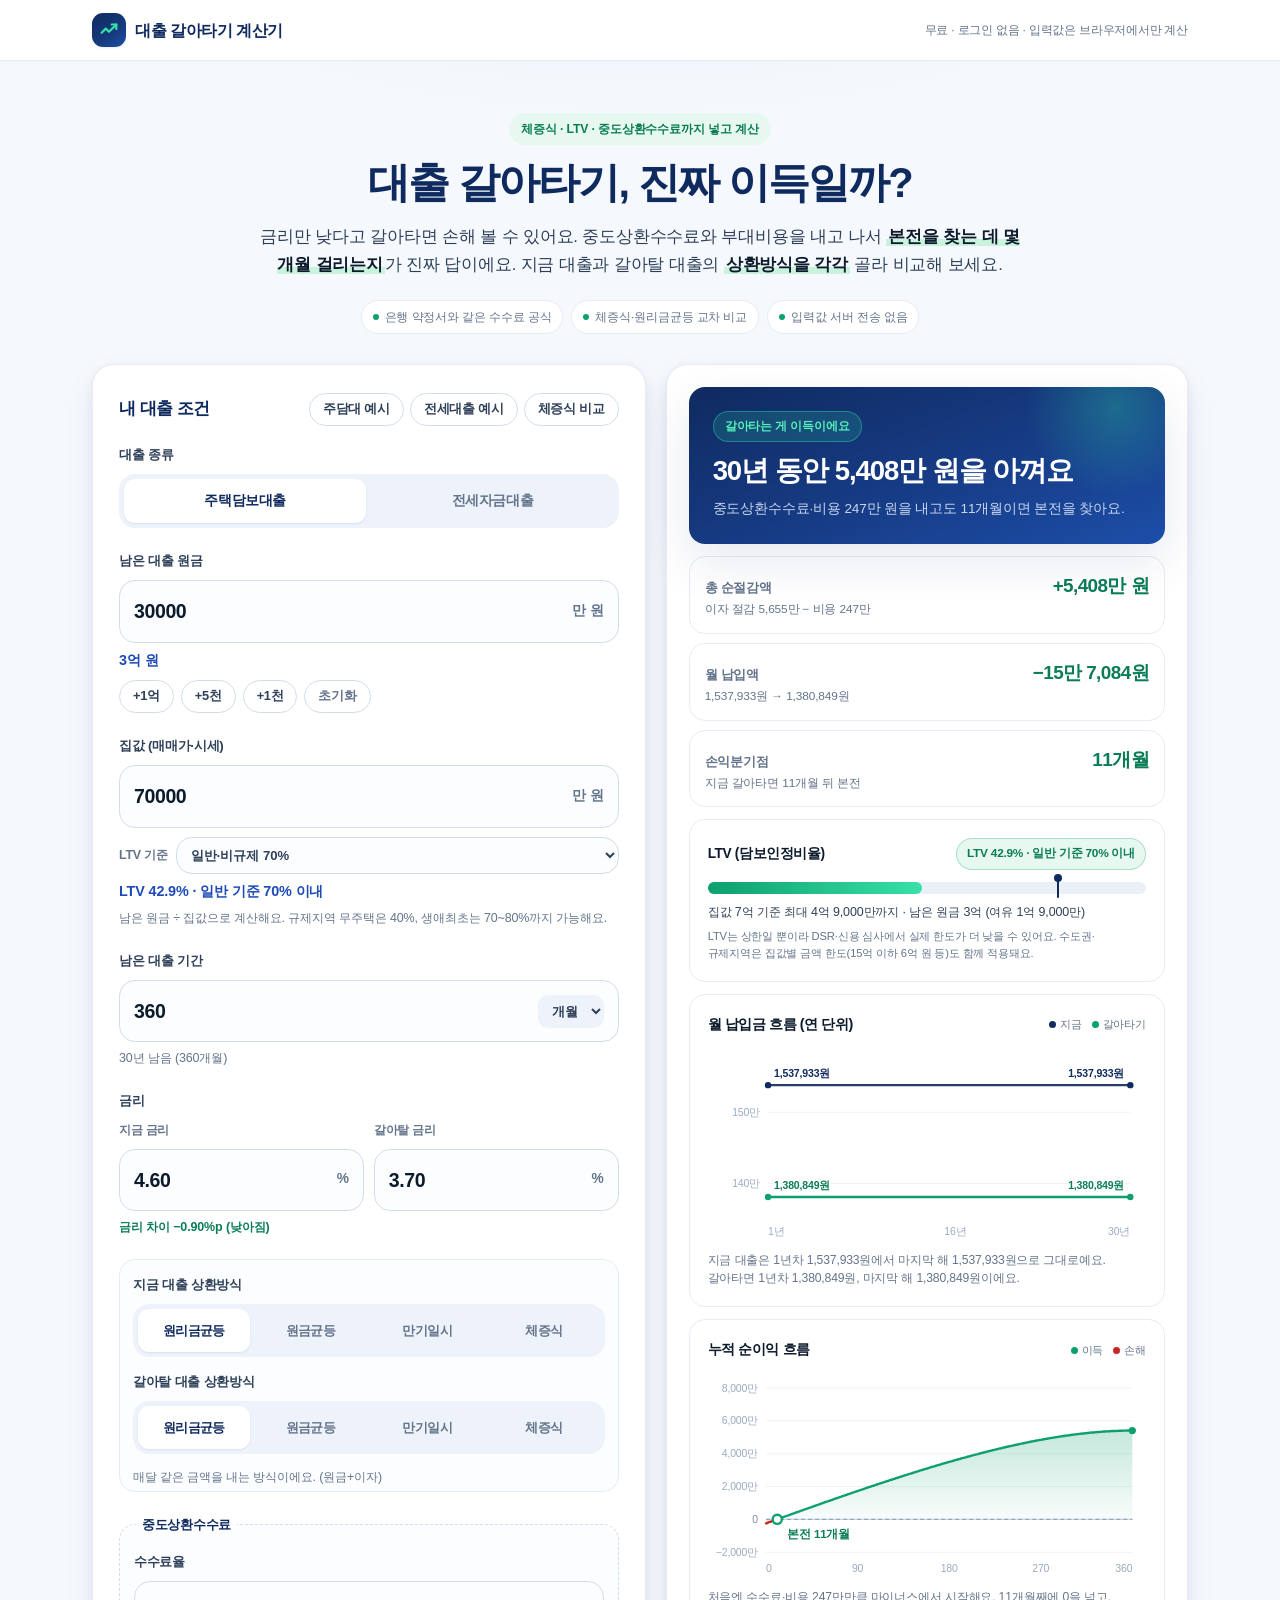
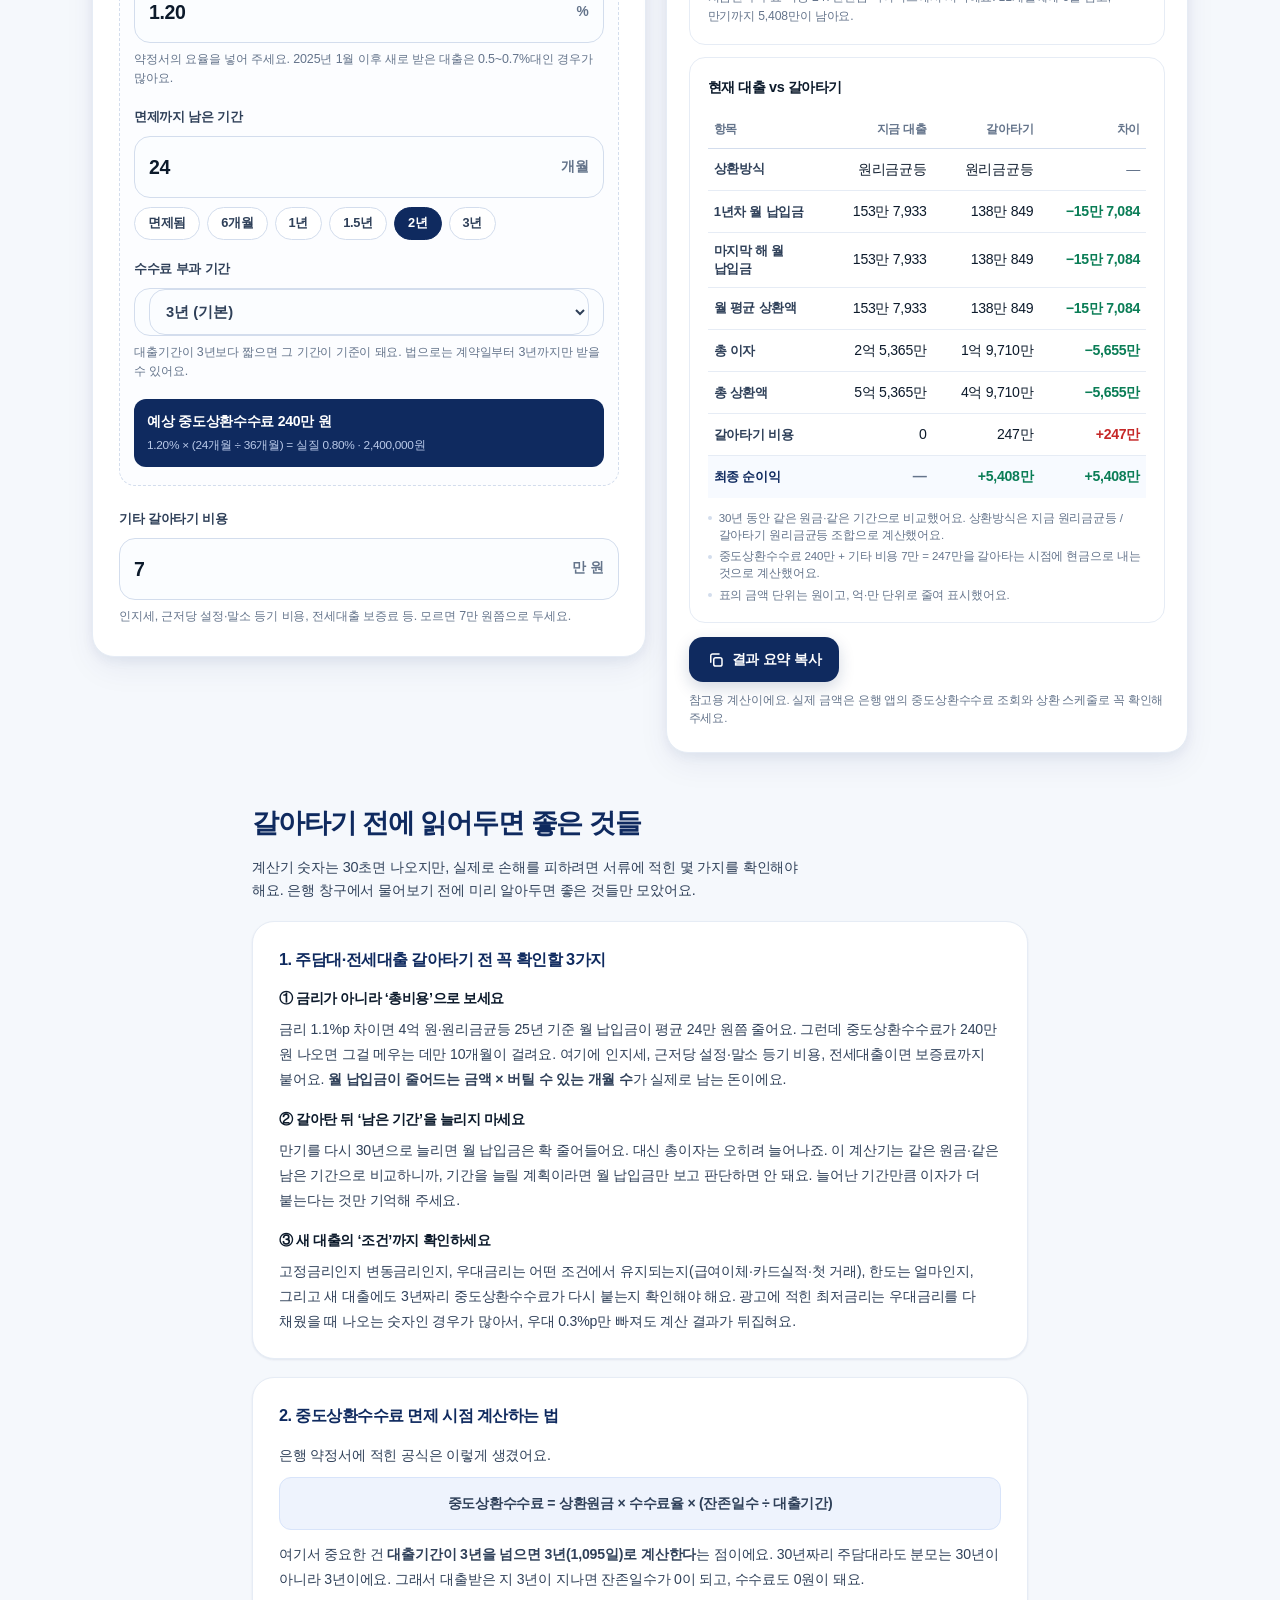
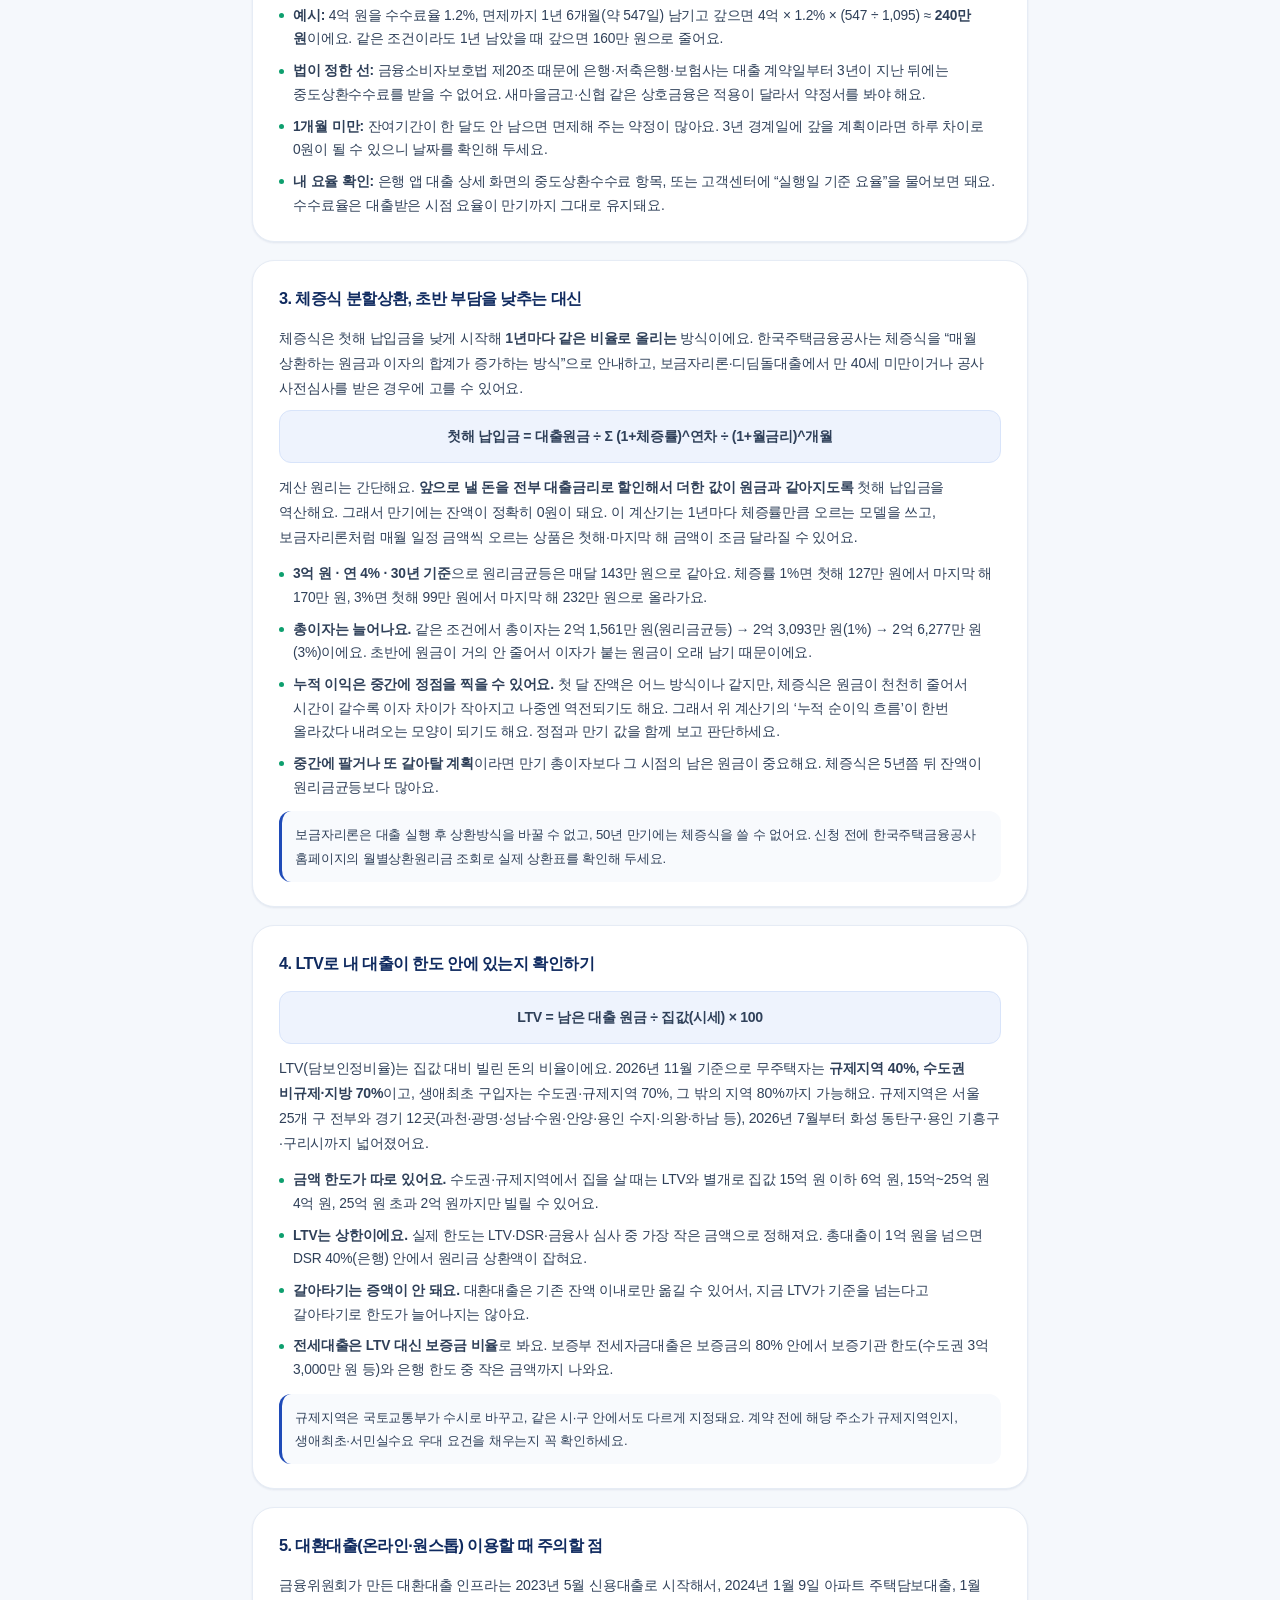
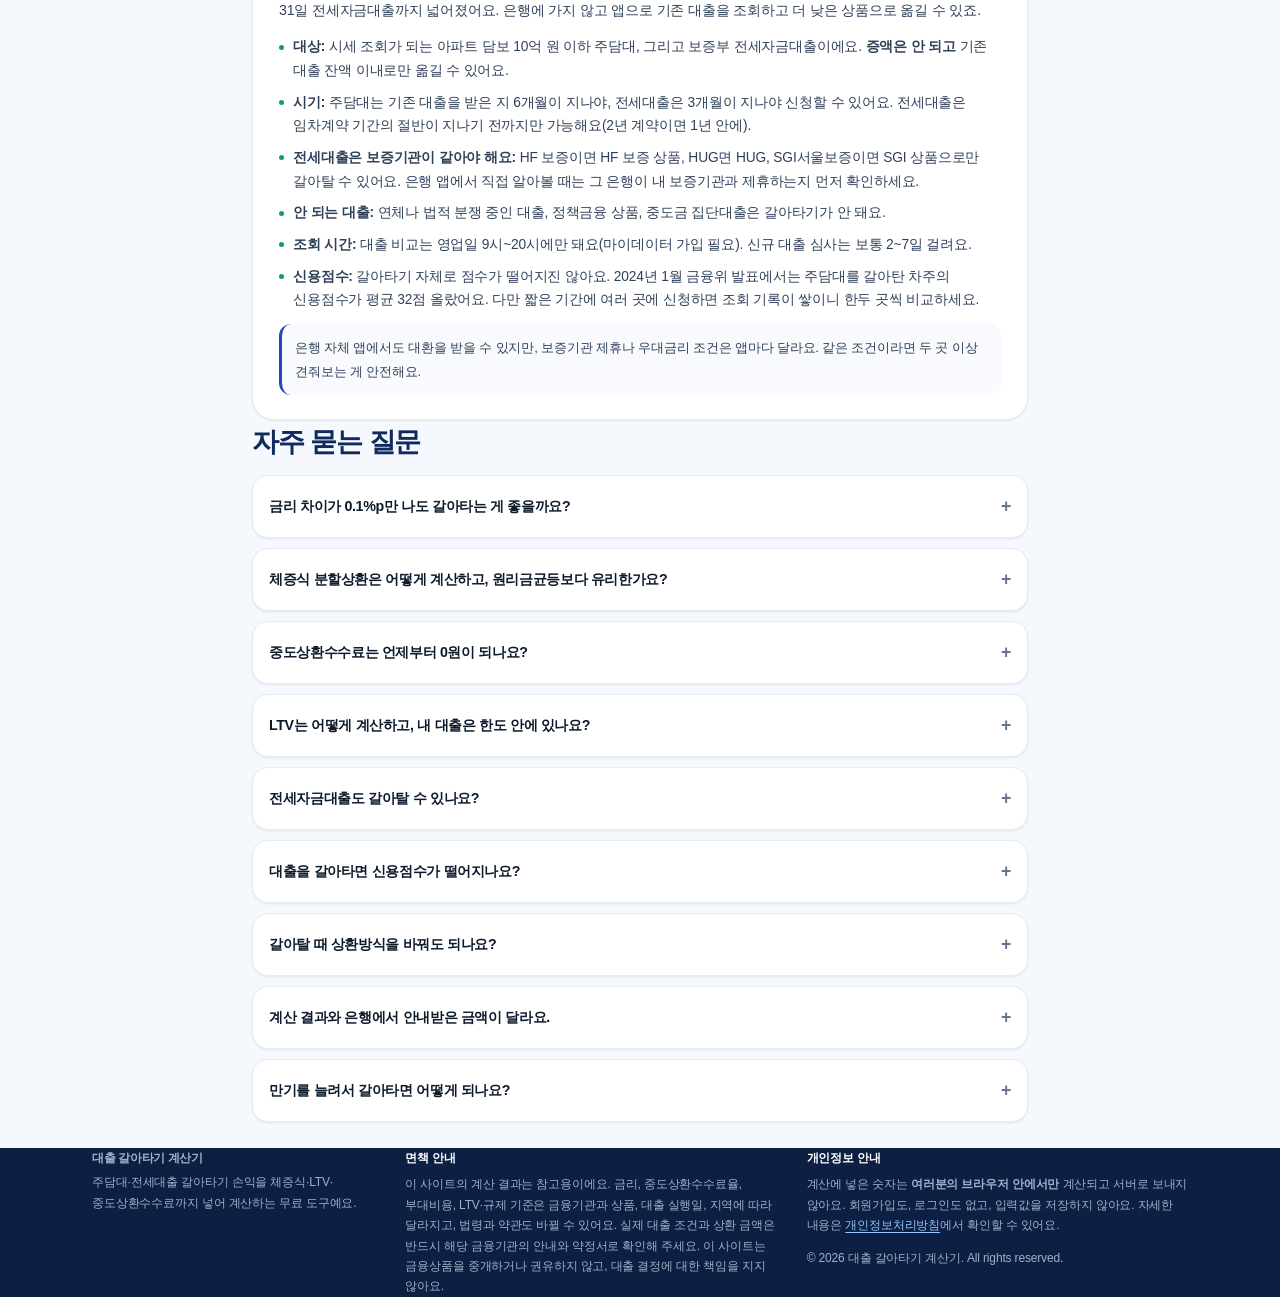
==== index.html @ 34af56b4 "Deploy loan refinance calculator to GitHub Pages (web-ad)" ====
<!DOCTYPE html>
<html lang="ko">
<head>
<meta charset="utf-8">
<meta name="viewport" content="width=device-width, initial-scale=1">
<title>대출 갈아타기 계산기 | 체증식·LTV·중도상환수수료까지</title>
<meta name="description" content="주택담보대출·전세자금대출을 갈아탈 때 진짜 이득인지 30초 만에 확인하세요. 지금 대출과 갈아탈 대출의 상환방식을 각각 고르고(원리금균등·원금균등·만기일시·체증식), 중도상환수수료·부대비용·LTV까지 넣어 총 순절감액과 손익분기점을 계산해 드려요.">
<meta name="keywords" content="대출 갈아타기 계산기, 주담대 갈아타기, 전세대출 갈아타기, 체증식 계산기, 체증식 분할상환, LTV 계산, 중도상환수수료 계산, 대환대출, 이자 절감">
<meta name="robots" content="index, follow, max-image-preview:large">
<meta name="author" content="대출 갈아타기 계산기">
<meta name="theme-color" content="#0f2a5f">
<link rel="canonical" href="https://dscookie-0422.github.io/web-ad/">
<!-- 배포할 때 example.com 을 실제 도메인으로 바꿔 주세요 (canonical, og:url, og:image, sitemap.xml, robots.txt) -->

<meta property="og:type" content="website">
<meta property="og:site_name" content="대출 갈아타기 계산기">
<meta property="og:title" content="대출 갈아타기 계산기 | 체증식·LTV까지 넣은 진짜 손익">
<meta property="og:description" content="금리 차이만 보면 안 됩니다. 중도상환수수료·부대비용·LTV까지 넣고, 체증식과 원리금균등을 나란히 비교해 본전 찾는 개월 수까지 계산해 드려요.">
<meta property="og:url" content="https://dscookie-0422.github.io/web-ad/">
<meta property="og:image" content="https://dscookie-0422.github.io/web-ad/og-image.png">
<meta property="og:image:type" content="image/png">
<meta property="og:image:width" content="1200">
<meta property="og:image:height" content="630">
<meta property="og:image:alt" content="대출 갈아타기 계산기 — 체증식·LTV·중도상환수수료까지 넣은 손익 계산">
<meta property="og:locale" content="ko_KR">
<meta name="twitter:card" content="summary_large_image">
<meta name="twitter:title" content="대출 갈아타기 계산기 | 체증식·LTV까지 넣은 진짜 손익">
<meta name="twitter:description" content="금리 차이만 보면 안 됩니다. 중도상환수수료·부대비용·LTV까지 넣고, 체증식과 원리금균등을 나란히 비교해 본전 찾는 개월 수까지 계산해 드려요.">
<meta name="twitter:image" content="https://dscookie-0422.github.io/web-ad/og-image.png">
<meta name="twitter:image:alt" content="대출 갈아타기 계산기 — 체증식·LTV·중도상환수수료까지 넣은 손익 계산">

<link rel="icon" href="data:image/svg+xml,%3Csvg xmlns='http://www.w3.org/2000/svg' viewBox='0 0 64 64'%3E%3Crect width='64' height='64' rx='14' fill='%230f2a5f'/%3E%3Cpath d='M18 40l10-10 6 6 12-14' stroke='%232ee6a8' stroke-width='5' fill='none' stroke-linecap='round' stroke-linejoin='round'/%3E%3C/svg%3E">
<link rel="stylesheet" href="styles.css">

<script type="application/ld+json">
{
  "@context": "https://schema.org",
  "@type": "WebApplication",
  "name": "대출 갈아타기 손익 계산기",
  "alternateName": "주담대·전세대출 갈아타기 계산기",
  "url": "https://dscookie-0422.github.io/web-ad/",
  "description": "주택담보대출과 전세자금대출을 갈아탈 때 중도상환수수료와 부대비용, LTV를 포함해 총 순절감액, 월 납입금 변화, 손익분기점을 계산하는 무료 웹 계산기입니다.",
  "applicationCategory": "FinanceApplication",
  "applicationSubCategory": "Loan calculator",
  "operatingSystem": "Web",
  "browserRequirements": "HTML, CSS, JavaScript",
  "inLanguage": "ko-KR",
  "isAccessibleForFree": true,
  "offers": {
    "@type": "Offer",
    "price": "0",
    "priceCurrency": "KRW"
  },
  "featureList": [
    "주택담보대출·전세자금대출 갈아타기 손익 계산",
    "지금 대출과 갈아탈 대출의 상환방식 개별 선택(원리금균등·원금균등·만기일시·체증식)",
    "체증식 분할상환(연 체증률) 첫해·만기 부근 월 납입금 계산",
    "집값 대비 LTV(담보인정비율) 실시간 계산과 기준 초과 표시",
    "중도상환수수료(잔존일수÷대출기간) 반영",
    "손익분기점 개월 수 계산",
    "누적 순이익·월 납입금 흐름 그래프"
  ],
  "publisher": {
    "@type": "Organization",
    "name": "대출 갈아타기 계산기",
    "url": "https://dscookie-0422.github.io/web-ad/"
  }
}
</script>
<script type="application/ld+json">
{
  "@context": "https://schema.org",
  "@type": "FAQPage",
  "mainEntity": [
    {
      "@type": "Question",
      "name": "금리 차이가 0.1%p만 나도 갈아타는 게 좋을까요?",
      "acceptedAnswer": {
        "@type": "Answer",
        "text": "0.1%p 차이면 3억 원 기준 이자가 한 달에 2만 5천 원 정도예요. 중도상환수수료와 부대비용이 100만 원만 돼도 본전 찾는 데 40개월이 걸려요. 금리 차이보다 남은 기간과 수수료를 먼저 보세요. 위 계산기에 두 금리를 넣으면 본전까지 몇 개월인지 바로 나와요."
      }
    },
    {
      "@type": "Question",
      "name": "체증식 분할상환은 어떻게 계산하고, 원리금균등보다 유리한가요?",
      "acceptedAnswer": {
        "@type": "Answer",
        "text": "체증식은 첫해 납입금을 낮게 시작해 해마다 같은 비율(체증률)로 올리는 방식이에요. 이 계산기는 1년마다 체증률만큼 오르는 모델로, 모든 납입액을 대출금리로 할인한 합이 원금과 같아지도록 첫해 납입금을 역산합니다. 초반 부담은 확실히 줄지만 원금이 늦게 줄어 총이자는 원리금균등보다 많아져요. 예를 들어 3억 원·연 4%·30년이면 첫해 월 143만 원(원리금균등)이 체증률 3%에서 99만 원으로 내려가고, 대신 총이자는 2억 1,561만 원에서 2억 6,277만 원으로 늘어요. 한국주택금융공사 보금자리론·디딤돌대출 체증식은 매월 일정 금액씩 오르는 방식이라 금액이 조금 달라질 수 있어요."
      }
    },
    {
      "@type": "Question",
      "name": "중도상환수수료는 언제부터 0원이 되나요?",
      "acceptedAnswer": {
        "@type": "Answer",
        "text": "대출 계약일부터 3년이 지나면 원칙적으로 받을 수 없어요(금융소비자보호법 제20조). 은행·저축은행·보험사가 대상이고, 상호금융은 약정서 기준이 다를 수 있어요. 수수료율은 대출받은 시점 요율이 유지되고, 3년에 가까워질수록 잔존일수 비율만큼 줄어들어요."
      }
    },
    {
      "@type": "Question",
      "name": "LTV는 어떻게 계산하고, 내 대출은 한도 안에 있나요?",
      "acceptedAnswer": {
        "@type": "Answer",
        "text": "LTV(담보인정비율)는 남은 대출 원금을 집값으로 나눈 비율이에요. 2026년 11월 기준으로 무주택자는 규제지역 40%, 수도권 비규제·지방 70%이고, 생애최초는 수도권·규제지역 70%, 그 밖의 지역 80%예요. 수도권과 규제지역에서 집을 살 때는 비율과 별개로 집값 15억 원 이하 6억 원, 15억~25억 원 4억 원, 25억 원 초과 2억 원 한도가 함께 붙어요. LTV는 상한일 뿐이라 DSR과 신용 심사에서 실제 한도가 더 낮아질 수 있어요."
      }
    },
    {
      "@type": "Question",
      "name": "전세자금대출도 갈아탈 수 있나요?",
      "acceptedAnswer": {
        "@type": "Answer",
        "text": "보증부 전세자금대출이면 가능해요. 기존 대출을 받은 지 3개월이 지나야 하고, 임차계약 기간의 절반이 지나기 전까지 신청할 수 있어요. 한도는 기존 잔액 이내이고, 기존 보증기관(HF·HUG·SGI서울보증)과 같은 기관의 상품으로만 갈아탈 수 있어요."
      }
    },
    {
      "@type": "Question",
      "name": "대출을 갈아타면 신용점수가 떨어지나요?",
      "acceptedAnswer": {
        "@type": "Answer",
        "text": "갈아타기 자체로 크게 떨어지진 않아요. 2024년 1월 금융위원회 발표를 보면 주담대를 갈아탄 차주의 신용점수가 평균 32점 올랐어요. 다만 짧은 기간에 여러 금융사에 한꺼번에 신청하면 조회 기록이 쌓이니 한두 곳씩 비교해 보세요."
      }
    },
    {
      "@type": "Question",
      "name": "갈아탈 때 상환방식을 바꿔도 되나요?",
      "acceptedAnswer": {
        "@type": "Answer",
        "text": "새 대출은 신청할 때 상환방식을 고르는 경우가 많아서 바꿀 수 있지만, 한국주택금융공사 보금자리론처럼 실행 후에는 상환방식을 바꿀 수 없는 상품도 있어요. 체증식은 만 40세 미만이거나 공사 사전심사를 받은 경우에만 고를 수 있고, 50년 만기에는 쓸 수 없어요. 이 계산기에서는 지금 대출과 갈아탈 대출의 방식을 따로 골라 비교할 수 있어요."
      }
    },
    {
      "@type": "Question",
      "name": "계산 결과와 은행에서 안내받은 금액이 달라요.",
      "acceptedAnswer": {
        "@type": "Answer",
        "text": "이 계산기는 같은 원금·같은 남은 기간으로 단순 비교해요. 실제로는 우대금리 충족 여부, 변동금리 주기, 수수료 일수 절사 방식, 체증식의 증가 방식(매월 정액·매년 정률), 인지세·등기비용 차이 때문에 몇만 원에서 몇십만 원까지 달라질 수 있어요. 최종 금액은 은행 앱의 중도상환수수료 조회 화면으로 확인해 주세요."
      }
    },
    {
      "@type": "Question",
      "name": "만기를 늘려서 갈아타면 어떻게 되나요?",
      "acceptedAnswer": {
        "@type": "Answer",
        "text": "월 납입금은 줄지만 총이자는 늘어나요. 같은 4억 원이라도 25년을 30년으로 늘리면 5년치 이자가 더 붙어요. 이 계산기는 남은 기간을 그대로 두고 비교하니, 기간을 늘릴 계획이면 총이자까지 함께 따져보세요."
      }
    }
  ]
}
</script>
</head>
<body>

<header class="site-header">
  <div class="container header-inner">
    <a class="brand" href="#top" aria-label="대출 갈아타기 계산기 홈">
      <span class="brand-mark" aria-hidden="true">
        <svg viewBox="0 0 24 24" width="22" height="22" fill="none" stroke="currentColor" stroke-width="2.4" stroke-linecap="round" stroke-linejoin="round"><path d="M4 15l4.5-4.5 3.5 3.5L20 6"/><path d="M20 11V6h-5"/></svg>
      </span>
      <span class="brand-text">대출 갈아타기 계산기</span>
    </a>
    <span class="header-note">무료 · 로그인 없음 · 입력값은 브라우저에서만 계산</span>
  </div>
</header>

<main id="top">
  <section class="hero container">
    <p class="eyebrow">체증식 · LTV · 중도상환수수료까지 넣고 계산</p>
    <h1>대출 갈아타기, 진짜 이득일까?</h1>
    <p class="lede">
      금리만 낮다고 갈아타면 손해 볼 수 있어요. 중도상환수수료와 부대비용을 내고 나서
      <strong>본전을 찾는 데 몇 개월 걸리는지</strong>가 진짜 답이에요.
      지금 대출과 갈아탈 대출의 <strong>상환방식을 각각</strong> 골라 비교해 보세요.
    </p>
    <ul class="trust-row">
      <li>은행 약정서와 같은 수수료 공식</li>
      <li>체증식·원리금균등 교차 비교</li>
      <li>입력값 서버 전송 없음</li>
    </ul>
  </section>

  <section class="calc container" id="calculator" aria-labelledby="calc-title">
    <h2 id="calc-title" class="visually-hidden">대출 갈아타기 손익 계산</h2>

    <!-- AdSense Slot: 계산기 위 가로 배너 (승인 후 활성화) -->
    <div class="ad-slot ad-slot--top" data-ad-slot="top" aria-hidden="true"></div>

    <div class="calc-grid">
      <!-- ============ 입력 ============ -->
      <form class="panel inputs" id="calc-form" novalidate autocomplete="off">
        <div class="panel-head">
          <h2 class="panel-title">내 대출 조건</h2>
          <div class="preset-row" aria-label="예시 채우기">
            <button type="button" class="chip-btn" data-preset="mortgage">주담대 예시</button>
            <button type="button" class="chip-btn" data-preset="jeonse">전세대출 예시</button>
            <button type="button" class="chip-btn" data-preset="graduated">체증식 비교</button>
          </div>
        </div>

        <div class="field">
          <span class="field-label" id="loanType-label">대출 종류</span>
          <div class="segmented" role="radiogroup" aria-labelledby="loanType-label">
            <label class="seg"><input type="radio" name="loanType" value="mortgage" checked><span>주택담보대출</span></label>
            <label class="seg"><input type="radio" name="loanType" value="jeonse"><span>전세자금대출</span></label>
          </div>
        </div>

        <div class="field">
          <label class="field-label" for="principal">남은 대출 원금</label>
          <div class="input-wrap">
            <input id="principal" name="principal" type="number" inputmode="numeric" min="0" max="1000000" step="100" value="30000">
            <span class="unit">만 원</span>
          </div>
          <p class="hint hint--strong" id="principal-kor">3억 원</p>
          <div class="quick-row">
            <button type="button" class="chip-btn" data-add="10000">+1억</button>
            <button type="button" class="chip-btn" data-add="5000">+5천</button>
            <button type="button" class="chip-btn" data-add="1000">+1천</button>
            <button type="button" class="chip-btn chip-btn--ghost" data-add="reset">초기화</button>
          </div>
        </div>

        <div class="field">
          <label class="field-label" for="housePrice" id="housePrice-label">집값 (매매가·시세)</label>
          <div class="input-wrap">
            <input id="housePrice" name="housePrice" type="number" inputmode="numeric" min="0" max="1000000" step="1000" value="70000">
            <span class="unit">만 원</span>
          </div>
          <div class="ltv-pick" id="ltv-pick">
            <label class="sub-label" for="ltvBasis">LTV 기준</label>
            <select id="ltvBasis" name="ltvBasis" class="select-full select-compact">
              <option value="70" selected>일반·비규제 70%</option>
              <option value="40">규제지역 무주택 40%</option>
              <option value="70e">생애최초 70%</option>
              <option value="80e">생애최초(지방) 80%</option>
            </select>
          </div>
          <p class="hint hint--strong" id="ltv-inline">LTV 42.9% · 일반 기준 70% 이내</p>
          <p class="hint" id="ltv-hint">남은 원금 ÷ 집값으로 계산해요. 규제지역 무주택은 40%, 생애최초는 70~80%까지 가능해요.</p>
        </div>

        <div class="field">
          <label class="field-label" for="term">남은 대출 기간</label>
          <div class="input-wrap">
            <input id="term" name="term" type="number" inputmode="numeric" min="1" max="600" step="1" value="360">
            <select id="termUnit" name="termUnit" class="unit-select" aria-label="기간 단위">
              <option value="months" selected>개월</option>
              <option value="years">년</option>
            </select>
          </div>
          <p class="hint" id="term-kor">30년 남음</p>
        </div>

        <div class="field">
          <span class="field-label">금리</span>
          <div class="rate-grid">
            <div>
              <label class="sub-label" for="rateNow">지금 금리</label>
              <div class="input-wrap">
                <input id="rateNow" name="rateNow" type="number" inputmode="decimal" min="0" max="30" step="0.01" value="4.60">
                <span class="unit">%</span>
              </div>
            </div>
            <div>
              <label class="sub-label" for="rateNew">갈아탈 금리</label>
              <div class="input-wrap">
                <input id="rateNew" name="rateNew" type="number" inputmode="decimal" min="0" max="30" step="0.01" value="3.70">
                <span class="unit">%</span>
              </div>
            </div>
          </div>
          <p class="hint" id="rate-diff">금리 차이 −0.90%p</p>
        </div>

        <div class="method-block">
          <div class="field field--tight">
            <span class="field-label" id="methodNow-label">지금 대출 상환방식</span>
            <div class="segmented segmented--4" role="radiogroup" aria-labelledby="methodNow-label">
              <label class="seg"><input type="radio" name="methodNow" value="equal" checked><span>원리금균등</span></label>
              <label class="seg"><input type="radio" name="methodNow" value="principal"><span>원금균등</span></label>
              <label class="seg"><input type="radio" name="methodNow" value="bullet"><span>만기일시</span></label>
              <label class="seg"><input type="radio" name="methodNow" value="graduated"><span>체증식</span></label>
            </div>
          </div>

          <div class="field field--tight">
            <span class="field-label" id="methodNew-label">갈아탈 대출 상환방식</span>
            <div class="segmented segmented--4" role="radiogroup" aria-labelledby="methodNew-label">
              <label class="seg"><input type="radio" name="methodNew" value="equal" checked><span>원리금균등</span></label>
              <label class="seg"><input type="radio" name="methodNew" value="principal"><span>원금균등</span></label>
              <label class="seg"><input type="radio" name="methodNew" value="bullet"><span>만기일시</span></label>
              <label class="seg"><input type="radio" name="methodNew" value="graduated"><span>체증식</span></label>
            </div>
          </div>

          <p class="hint" id="method-hint">매달 같은 금액을 내는 방식이에요. (원금+이자)</p>

          <div class="field field--last" id="step-field" hidden>
            <label class="field-label" for="stepRate">체증률 (1년마다 오르는 비율)</label>
            <div class="input-wrap">
              <input id="stepRate" name="stepRate" type="number" inputmode="decimal" min="0" max="10" step="0.1" value="3.0">
              <span class="unit">%</span>
            </div>
            <div class="chips" id="step-chips" role="group" aria-label="체증률 빠른 선택">
              <button type="button" class="chip-btn" data-step="1">1%</button>
              <button type="button" class="chip-btn" data-step="2">2%</button>
              <button type="button" class="chip-btn" data-step="3">3%</button>
              <button type="button" class="chip-btn" data-step="5">5%</button>
            </div>
            <p class="hint" id="step-hint">1년마다 월 납입금이 이 비율만큼 올라가요. 보금자리론·디딤돌은 매월 일정 금액씩 오르는 방식이라 금액이 조금 달라요.</p>
          </div>
        </div>

        <fieldset class="subfield">
          <legend>중도상환수수료</legend>
          <div class="field">
            <label class="field-label" for="feeRate">수수료율</label>
            <div class="input-wrap">
              <input id="feeRate" name="feeRate" type="number" inputmode="decimal" min="0" max="5" step="0.01" value="1.20">
              <span class="unit">%</span>
            </div>
            <p class="hint">약정서의 요율을 넣어 주세요. 2025년 1월 이후 새로 받은 대출은 0.5~0.7%대인 경우가 많아요.</p>
          </div>

          <div class="field">
            <label class="field-label" for="feeMonths">면제까지 남은 기간</label>
            <div class="input-wrap">
              <input id="feeMonths" name="feeMonths" type="number" inputmode="numeric" min="0" max="120" step="1" value="24">
              <span class="unit">개월</span>
            </div>
            <div class="chips" id="fee-chips" role="group" aria-label="면제까지 남은 기간 빠른 선택">
              <button type="button" class="chip-btn" data-fee-months="0">면제됨</button>
              <button type="button" class="chip-btn" data-fee-months="6">6개월</button>
              <button type="button" class="chip-btn" data-fee-months="12">1년</button>
              <button type="button" class="chip-btn" data-fee-months="18">1.5년</button>
              <button type="button" class="chip-btn" data-fee-months="24">2년</button>
              <button type="button" class="chip-btn" data-fee-months="36">3년</button>
            </div>
          </div>

          <div class="field">
            <label class="field-label" for="feeBasis">수수료 부과 기간</label>
            <div class="input-wrap">
              <select id="feeBasis" name="feeBasis" class="select-full">
                <option value="36" selected>3년 (기본)</option>
                <option value="24">2년</option>
                <option value="12">1년</option>
              </select>
            </div>
            <p class="hint">대출기간이 3년보다 짧으면 그 기간이 기준이 돼요. 법으로는 계약일부터 3년까지만 받을 수 있어요.</p>
          </div>

          <p class="fee-preview" id="fee-preview">예상 수수료 400만 원</p>
        </fieldset>

        <div class="field">
          <label class="field-label" for="etcCost">기타 갈아타기 비용</label>
          <div class="input-wrap">
            <input id="etcCost" name="etcCost" type="number" inputmode="decimal" min="0" max="10000" step="0.5" value="7">
            <span class="unit">만 원</span>
          </div>
          <p class="hint">인지세, 근저당 설정·말소 등기 비용, 전세대출 보증료 등. 모르면 7만 원쯤으로 두세요.</p>
        </div>
      </form>

      <!-- ============ 결과 ============ -->
      <div class="panel results" id="results" aria-live="polite">
        <div class="verdict" id="verdict" data-state="good">
          <span class="verdict-badge" id="verdict-badge">갈아타는 게 이득이에요</span>
          <h2 class="verdict-title" id="verdict-title">25년 동안 7,142만 원을 아껴요</h2>
          <p class="verdict-sub" id="verdict-sub">중도상환수수료 240만 원을 내고도 7개월이면 본전을 찾아요.</p>
        </div>

        <div class="stats" id="stats">
          <div class="stat">
            <span class="stat-label">총 순절감액</span>
            <strong class="stat-value" id="stat-net">7,142만 원</strong>
            <span class="stat-sub" id="stat-net-sub">이자 절감 7,389만 원 − 비용 247만 원</span>
          </div>
          <div class="stat">
            <span class="stat-label" id="stat-monthly-label">월 납입금</span>
            <strong class="stat-value" id="stat-monthly">−24만 6,332원</strong>
            <span class="stat-sub" id="stat-monthly-sub">229만 1,988원 → 204만 5,655원</span>
          </div>
          <div class="stat">
            <span class="stat-label">손익분기점</span>
            <strong class="stat-value" id="stat-breakeven">7개월</strong>
            <span class="stat-sub" id="stat-breakeven-sub">약 0년 7개월 뒤 본전</span>
          </div>
        </div>

        <div class="card ltv-card" id="ltv-card" data-state="good">
          <div class="ltv-head">
            <h3 class="ltv-title" id="ltv-label">LTV (담보인정비율)</h3>
            <span class="ltv-badge" id="ltv-badge">LTV 42.9% · 일반 기준 70% 이내</span>
          </div>
          <div class="ltv-meter" id="ltv-meter" role="img" aria-label="LTV 42.9%, 기준 70%">
            <span class="ltv-fill" id="ltv-fill" style="width:49%"></span>
            <span class="ltv-mark" id="ltv-mark" style="left:80%"><i></i></span>
          </div>
          <p class="ltv-note" id="ltv-note">집값 7억 원 기준 최대 4억 9,000만 원까지 · 남은 원금 3억 원 (여유 1억 9,000만)</p>
          <p class="ltv-fine">LTV는 상한일 뿐이라 DSR·신용 심사에서 실제 한도가 더 낮을 수 있어요. 수도권·규제지역은 집값별 금액 한도(15억 이하 6억 원 등)도 함께 적용돼요.</p>
        </div>

        <div class="card chart-card">
          <div class="card-head">
            <h3>월 납입금 흐름 (연 단위)</h3>
            <span class="chart-legend"><i class="dot dot--now"></i>지금 <i class="dot dot--new"></i>갈아타기</span>
          </div>
          <div class="chart" id="payment-chart" role="img" aria-label="연도별 월 납입금 변화 그래프"></div>
          <p class="chart-note" id="payment-note"></p>
        </div>

        <div class="card chart-card">
          <div class="card-head">
            <h3>누적 순이익 흐름</h3>
            <span class="chart-legend"><i class="dot dot--plus"></i>이득 <i class="dot dot--minus"></i>손해</span>
          </div>
          <div class="chart" id="chart" role="img" aria-label="개월 수에 따른 누적 순이익 그래프"></div>
          <p class="chart-note" id="chart-note"></p>
        </div>

        <div class="card table-card">
          <div class="card-head"><h3>현재 대출 vs 갈아타기</h3></div>
          <div class="table-scroll">
            <table class="compare">
              <caption class="visually-hidden">현재 대출과 갈아탄 대출의 상환방식·월 납입금·이자·비용·순이익 비교</caption>
              <thead>
                <tr>
                  <th scope="col">항목</th>
                  <th scope="col">지금 대출</th>
                  <th scope="col">갈아타기</th>
                  <th scope="col">차이</th>
                </tr>
              </thead>
              <tbody>
                <tr class="row-method">
                  <th scope="row">상환방식</th>
                  <td id="row-method-now">—</td>
                  <td id="row-method-new">—</td>
                  <td class="is-none">—</td>
                </tr>
                <tr>
                  <th scope="row">1년차 월 납입금</th>
                  <td id="row-m1-now">—</td>
                  <td id="row-m1-new">—</td>
                  <td id="row-m1-diff">—</td>
                </tr>
                <tr>
                  <th scope="row">마지막 해 월 납입금</th>
                  <td id="row-mlast-now">—</td>
                  <td id="row-mlast-new">—</td>
                  <td id="row-mlast-diff">—</td>
                </tr>
                <tr>
                  <th scope="row">월 평균 상환액</th>
                  <td id="row-monthly-now">—</td>
                  <td id="row-monthly-new">—</td>
                  <td id="row-monthly-diff">—</td>
                </tr>
                <tr>
                  <th scope="row">총 이자</th>
                  <td id="row-int-now">—</td>
                  <td id="row-int-new">—</td>
                  <td id="row-int-diff">—</td>
                </tr>
                <tr>
                  <th scope="row">총 상환액</th>
                  <td id="row-total-now">—</td>
                  <td id="row-total-new">—</td>
                  <td id="row-total-diff">—</td>
                </tr>
                <tr>
                  <th scope="row">갈아타기 비용</th>
                  <td id="row-cost-now">—</td>
                  <td id="row-cost-new">—</td>
                  <td id="row-cost-diff">—</td>
                </tr>
                <tr class="row-strong">
                  <th scope="row">최종 순이익</th>
                  <td id="row-net-now">—</td>
                  <td id="row-net-new">—</td>
                  <td id="row-net-diff">—</td>
                </tr>
              </tbody>
            </table>
          </div>
          <ul class="assumptions" id="assumptions">
            <li>같은 원금 · 같은 남은 기간으로 비교해요. 상환방식은 각각 따로 계산해요.</li>
            <li>비용은 갈아타는 시점에 현금으로 낸다고 보고 계산해요.</li>
          </ul>
        </div>

        <div class="actions">
          <button type="button" class="btn-primary" id="copy-btn">
            <svg viewBox="0 0 24 24" width="18" height="18" fill="none" stroke="currentColor" stroke-width="2" stroke-linecap="round" stroke-linejoin="round" aria-hidden="true"><rect x="9" y="9" width="11" height="11" rx="2.5"/><path d="M5 15V6.5A2.5 2.5 0 0 1 7.5 4H16"/></svg>
            결과 요약 복사
          </button>
          <span class="copy-state" id="copy-state" role="status" aria-live="polite"></span>
        </div>
        <p class="fineprint">참고용 계산이에요. 실제 금액은 은행 앱의 중도상환수수료 조회와 상환 스케줄로 꼭 확인해 주세요.</p>
      </div>
    </div>
  </section>

  <!-- AdSense Slot: 가이드 진입부 (본문과 자연스럽게 이어지는 위치) -->
  <div class="ad-slot ad-slot--inline container" data-ad-slot="inline" aria-hidden="true"></div>

  <!-- ============ 가이드 ============ -->
  <section class="guide container" id="guide" aria-labelledby="guide-title">
    <h2 id="guide-title">갈아타기 전에 읽어두면 좋은 것들</h2>
    <p class="guide-lede">
      계산기 숫자는 30초면 나오지만, 실제로 손해를 피하려면 서류에 적힌 몇 가지를 확인해야 해요.
      은행 창구에서 물어보기 전에 미리 알아두면 좋은 것들만 모았어요.
    </p>

    <article class="guide-card">
      <h3>1. 주담대·전세대출 갈아타기 전 꼭 확인할 3가지</h3>

      <h4>① 금리가 아니라 &lsquo;총비용&rsquo;으로 보세요</h4>
      <p>
        금리 1.1%p 차이면 4억 원·원리금균등 25년 기준 월 납입금이 평균 24만 원쯤 줄어요. 그런데 중도상환수수료가 240만 원 나오면
        그걸 메우는 데만 10개월이 걸려요. 여기에 인지세, 근저당 설정·말소 등기 비용, 전세대출이면 보증료까지 붙어요.
        <strong>월 납입금이 줄어드는 금액 × 버틸 수 있는 개월 수</strong>가 실제로 남는 돈이에요.
      </p>

      <h4>② 갈아탄 뒤 &lsquo;남은 기간&rsquo;을 늘리지 마세요</h4>
      <p>
        만기를 다시 30년으로 늘리면 월 납입금은 확 줄어들어요. 대신 총이자는 오히려 늘어나죠.
        이 계산기는 같은 원금·같은 남은 기간으로 비교하니까, 기간을 늘릴 계획이라면
        월 납입금만 보고 판단하면 안 돼요. 늘어난 기간만큼 이자가 더 붙는다는 것만 기억해 주세요.
      </p>

      <h4>③ 새 대출의 &lsquo;조건&rsquo;까지 확인하세요</h4>
      <p>
        고정금리인지 변동금리인지, 우대금리는 어떤 조건에서 유지되는지(급여이체·카드실적·첫 거래),
        한도는 얼마인지, 그리고 새 대출에도 3년짜리 중도상환수수료가 다시 붙는지 확인해야 해요.
        광고에 적힌 최저금리는 우대금리를 다 채웠을 때 나오는 숫자인 경우가 많아서,
        우대 0.3%p만 빠져도 계산 결과가 뒤집혀요.
      </p>
    </article>

    <article class="guide-card">
      <h3>2. 중도상환수수료 면제 시점 계산하는 법</h3>
      <p>은행 약정서에 적힌 공식은 이렇게 생겼어요.</p>
      <p class="formula">중도상환수수료 = 상환원금 × 수수료율 × (잔존일수 ÷ 대출기간)</p>
      <p>
        여기서 중요한 건 <strong>대출기간이 3년을 넘으면 3년(1,095일)로 계산한다</strong>는 점이에요.
        30년짜리 주담대라도 분모는 30년이 아니라 3년이에요. 그래서 대출받은 지 3년이 지나면 잔존일수가 0이 되고,
        수수료도 0원이 돼요.
      </p>
      <ul class="guide-list">
        <li><strong>예시:</strong> 4억 원을 수수료율 1.2%, 면제까지 1년 6개월(약 547일) 남기고 갚으면
          4억 × 1.2% × (547 ÷ 1,095) ≈ <strong>240만 원</strong>이에요. 같은 조건이라도 1년 남았을 때 갚으면 160만 원으로 줄어요.</li>
        <li><strong>법이 정한 선:</strong> 금융소비자보호법 제20조 때문에 은행·저축은행·보험사는 대출 계약일부터 3년이 지난 뒤에는
          중도상환수수료를 받을 수 없어요. 새마을금고·신협 같은 상호금융은 적용이 달라서 약정서를 봐야 해요.</li>
        <li><strong>1개월 미만:</strong> 잔여기간이 한 달도 안 남으면 면제해 주는 약정이 많아요. 3년 경계일에 갚을 계획이라면
          하루 차이로 0원이 될 수 있으니 날짜를 확인해 두세요.</li>
        <li><strong>내 요율 확인:</strong> 은행 앱 대출 상세 화면의 중도상환수수료 항목, 또는 고객센터에 &ldquo;실행일 기준 요율&rdquo;을 물어보면 돼요.
          수수료율은 대출받은 시점 요율이 만기까지 그대로 유지돼요.</li>
      </ul>
    </article>

    <article class="guide-card">
      <h3>3. 체증식 분할상환, 초반 부담을 낮추는 대신</h3>
      <p>
        체증식은 첫해 납입금을 낮게 시작해 <strong>1년마다 같은 비율로 올리는</strong> 방식이에요.
        한국주택금융공사는 체증식을 &ldquo;매월 상환하는 원금과 이자의 합계가 증가하는 방식&rdquo;으로 안내하고,
        보금자리론·디딤돌대출에서 만 40세 미만이거나 공사 사전심사를 받은 경우에 고를 수 있어요.
      </p>
      <p class="formula">첫해 납입금 = 대출원금 ÷ Σ (1+체증률)^연차 ÷ (1+월금리)^개월</p>
      <p>
        계산 원리는 간단해요. <strong>앞으로 낼 돈을 전부 대출금리로 할인해서 더한 값이 원금과 같아지도록</strong>
        첫해 납입금을 역산해요. 그래서 만기에는 잔액이 정확히 0원이 돼요.
        이 계산기는 1년마다 체증률만큼 오르는 모델을 쓰고, 보금자리론처럼 매월 일정 금액씩 오르는 상품은
        첫해·마지막 해 금액이 조금 달라질 수 있어요.
      </p>
      <ul class="guide-list">
        <li><strong>3억 원 · 연 4% · 30년 기준</strong>으로 원리금균등은 매달 143만 원으로 같아요. 체증률 1%면 첫해 127만 원에서 마지막 해 170만 원,
          3%면 첫해 99만 원에서 마지막 해 232만 원으로 올라가요.</li>
        <li><strong>총이자는 늘어나요.</strong> 같은 조건에서 총이자는 2억 1,561만 원(원리금균등) → 2억 3,093만 원(1%) → 2억 6,277만 원(3%)이에요.
          초반에 원금이 거의 안 줄어서 이자가 붙는 원금이 오래 남기 때문이에요.</li>
        <li><strong>누적 이익은 중간에 정점을 찍을 수 있어요.</strong> 첫 달 잔액은 어느 방식이나 같지만, 체증식은 원금이 천천히 줄어서 시간이 갈수록 이자 차이가 작아지고
          나중엔 역전되기도 해요. 그래서 위 계산기의 &lsquo;누적 순이익 흐름&rsquo;이 한번 올라갔다 내려오는 모양이 되기도 해요.
          정점과 만기 값을 함께 보고 판단하세요.</li>
        <li><strong>중간에 팔거나 또 갈아탈 계획</strong>이라면 만기 총이자보다 그 시점의 남은 원금이 중요해요.
          체증식은 5년쯤 뒤 잔액이 원리금균등보다 많아요.</li>
      </ul>
      <p class="guide-note">
        보금자리론은 대출 실행 후 상환방식을 바꿀 수 없고, 50년 만기에는 체증식을 쓸 수 없어요.
        신청 전에 한국주택금융공사 홈페이지의 월별상환원리금 조회로 실제 상환표를 확인해 두세요.
      </p>
    </article>

    <article class="guide-card">
      <h3>4. LTV로 내 대출이 한도 안에 있는지 확인하기</h3>
      <p class="formula">LTV = 남은 대출 원금 ÷ 집값(시세) × 100</p>
      <p>
        LTV(담보인정비율)는 집값 대비 빌린 돈의 비율이에요. 2026년 11월 기준으로 무주택자는
        <strong>규제지역 40%, 수도권 비규제·지방 70%</strong>이고, 생애최초 구입자는 수도권·규제지역 70%,
        그 밖의 지역 80%까지 가능해요. 규제지역은 서울 25개 구 전부와 경기 12곳(과천·광명·성남·수원·안양·용인 수지·의왕·하남 등),
        2026년 7월부터 화성 동탄구·용인 기흥구·구리시까지 넓어졌어요.
      </p>
      <ul class="guide-list">
        <li><strong>금액 한도가 따로 있어요.</strong> 수도권·규제지역에서 집을 살 때는 LTV와 별개로
          집값 15억 원 이하 6억 원, 15억~25억 원 4억 원, 25억 원 초과 2억 원까지만 빌릴 수 있어요.</li>
        <li><strong>LTV는 상한이에요.</strong> 실제 한도는 LTV·DSR·금융사 심사 중 가장 작은 금액으로 정해져요.
          총대출이 1억 원을 넘으면 DSR 40%(은행) 안에서 원리금 상환액이 잡혀요.</li>
        <li><strong>갈아타기는 증액이 안 돼요.</strong> 대환대출은 기존 잔액 이내로만 옮길 수 있어서,
          지금 LTV가 기준을 넘는다고 갈아타기로 한도가 늘어나지는 않아요.</li>
        <li><strong>전세대출은 LTV 대신 보증금 비율</strong>로 봐요. 보증부 전세자금대출은 보증금의 80% 안에서
          보증기관 한도(수도권 3억 3,000만 원 등)와 은행 한도 중 작은 금액까지 나와요.</li>
      </ul>
      <p class="guide-note">
        규제지역은 국토교통부가 수시로 바꾸고, 같은 시·구 안에서도 다르게 지정돼요.
        계약 전에 해당 주소가 규제지역인지, 생애최초·서민실수요 우대 요건을 채우는지 꼭 확인하세요.
      </p>
    </article>

    <article class="guide-card">
      <h3>5. 대환대출(온라인·원스톱) 이용할 때 주의할 점</h3>
      <p>
        금융위원회가 만든 대환대출 인프라는 2023년 5월 신용대출로 시작해서, 2024년 1월 9일 아파트 주택담보대출,
        1월 31일 전세자금대출까지 넓어졌어요. 은행에 가지 않고 앱으로 기존 대출을 조회하고 더 낮은 상품으로 옮길 수 있죠.
      </p>
      <ul class="guide-list">
        <li><strong>대상:</strong> 시세 조회가 되는 아파트 담보 10억 원 이하 주담대, 그리고 보증부 전세자금대출이에요.
          <strong>증액은 안 되고</strong> 기존 대출 잔액 이내로만 옮길 수 있어요.</li>
        <li><strong>시기:</strong> 주담대는 기존 대출을 받은 지 6개월이 지나야, 전세대출은 3개월이 지나야 신청할 수 있어요.
          전세대출은 임차계약 기간의 절반이 지나기 전까지만 가능해요(2년 계약이면 1년 안에).</li>
        <li><strong>전세대출은 보증기관이 같아야 해요:</strong> HF 보증이면 HF 보증 상품, HUG면 HUG, SGI서울보증이면 SGI 상품으로만 갈아탈 수 있어요.
          은행 앱에서 직접 알아볼 때는 그 은행이 내 보증기관과 제휴하는지 먼저 확인하세요.</li>
        <li><strong>안 되는 대출:</strong> 연체나 법적 분쟁 중인 대출, 정책금융 상품, 중도금 집단대출은 갈아타기가 안 돼요.</li>
        <li><strong>조회 시간:</strong> 대출 비교는 영업일 9시~20시에만 돼요(마이데이터 가입 필요). 신규 대출 심사는 보통 2~7일 걸려요.</li>
        <li><strong>신용점수:</strong> 갈아타기 자체로 점수가 떨어지진 않아요. 2024년 1월 금융위 발표에서는 주담대를 갈아탄 차주의
          신용점수가 평균 32점 올랐어요. 다만 짧은 기간에 여러 곳에 신청하면 조회 기록이 쌓이니 한두 곳씩 비교하세요.</li>
      </ul>
      <p class="guide-note">
        은행 자체 앱에서도 대환을 받을 수 있지만, 보증기관 제휴나 우대금리 조건은 앱마다 달라요.
        같은 조건이라면 두 곳 이상 견줘보는 게 안전해요.
      </p>
    </article>
  </section>

  <section class="faq container" id="faq" aria-labelledby="faq-title">
    <h2 id="faq-title">자주 묻는 질문</h2>
    <details class="faq-item">
      <summary>금리 차이가 0.1%p만 나도 갈아타는 게 좋을까요?</summary>
      <p>0.1%p 차이면 3억 원 기준 이자가 한 달에 <strong>2만 5천 원</strong> 정도예요. 중도상환수수료와 부대비용이 100만 원만 돼도 본전 찾는 데 40개월이 걸려요. 금리 차이보다 남은 기간과 수수료를 먼저 보세요. 위 계산기에 두 금리를 넣으면 본전까지 몇 개월인지 바로 나와요.</p>
    </details>
    <details class="faq-item">
      <summary>체증식 분할상환은 어떻게 계산하고, 원리금균등보다 유리한가요?</summary>
      <p>체증식은 첫해 납입금을 낮게 시작해 해마다 같은 비율(체증률)로 올리는 방식이에요. 이 계산기는 1년마다 체증률만큼 오르는 모델로, 모든 납입액을 대출금리로 할인한 합이 원금과 같아지도록 첫해 납입금을 역산합니다. 초반 부담은 확실히 줄지만 원금이 늦게 줄어 총이자는 원리금균등보다 많아져요. 예를 들어 3억 원·연 4%·30년이면 첫해 월 143만 원(원리금균등)이 체증률 3%에서 99만 원으로 내려가고, 대신 총이자는 2억 1,561만 원에서 2억 6,277만 원으로 늘어요. 한국주택금융공사 보금자리론·디딤돌대출 체증식은 매월 일정 금액씩 오르는 방식이라 금액이 조금 달라질 수 있어요.</p>
    </details>
    <details class="faq-item">
      <summary>중도상환수수료는 언제부터 0원이 되나요?</summary>
      <p>대출 계약일부터 3년이 지나면 원칙적으로 받을 수 없어요(금융소비자보호법 제20조). 은행·저축은행·보험사가 대상이고, 상호금융은 약정서 기준이 다를 수 있어요. 수수료율은 대출받은 시점 요율이 유지되고, 3년에 가까워질수록 잔존일수 비율만큼 줄어들어요.</p>
    </details>
    <details class="faq-item">
      <summary>LTV는 어떻게 계산하고, 내 대출은 한도 안에 있나요?</summary>
      <p>LTV(담보인정비율)는 남은 대출 원금을 집값으로 나눈 비율이에요. 2026년 11월 기준으로 무주택자는 규제지역 40%, 수도권 비규제·지방 70%이고, 생애최초는 수도권·규제지역 70%, 그 밖의 지역 80%예요. 수도권과 규제지역에서 집을 살 때는 비율과 별개로 집값 15억 원 이하 6억 원, 15억~25억 원 4억 원, 25억 원 초과 2억 원 한도가 함께 붙어요. LTV는 상한일 뿐이라 DSR과 신용 심사에서 실제 한도가 더 낮아질 수 있어요.</p>
    </details>
    <details class="faq-item">
      <summary>전세자금대출도 갈아탈 수 있나요?</summary>
      <p>보증부 전세자금대출이면 가능해요. 기존 대출을 받은 지 3개월이 지나야 하고, 임차계약 기간의 절반이 지나기 전까지 신청할 수 있어요. 한도는 기존 잔액 이내이고, 기존 보증기관(HF·HUG·SGI서울보증)과 같은 기관의 상품으로만 갈아탈 수 있어요.</p>
    </details>
    <details class="faq-item">
      <summary>대출을 갈아타면 신용점수가 떨어지나요?</summary>
      <p>갈아타기 자체로 크게 떨어지진 않아요. 2024년 1월 금융위원회 발표를 보면 주담대를 갈아탄 차주의 신용점수가 평균 32점 올랐어요. 다만 짧은 기간에 여러 금융사에 한꺼번에 신청하면 조회 기록이 쌓이니 한두 곳씩 비교해 보세요.</p>
    </details>
    <details class="faq-item">
      <summary>갈아탈 때 상환방식을 바꿔도 되나요?</summary>
      <p>새 대출은 신청할 때 상환방식을 고르는 경우가 많아서 바꿀 수 있지만, 한국주택금융공사 보금자리론처럼 실행 후에는 상환방식을 바꿀 수 없는 상품도 있어요. 체증식은 만 40세 미만이거나 공사 사전심사를 받은 경우에만 고를 수 있고, 50년 만기에는 쓸 수 없어요. 이 계산기에서는 지금 대출과 갈아탈 대출의 방식을 따로 골라 비교할 수 있어요.</p>
    </details>
    <details class="faq-item">
      <summary>계산 결과와 은행에서 안내받은 금액이 달라요.</summary>
      <p>이 계산기는 같은 원금·같은 남은 기간으로 단순 비교해요. 실제로는 우대금리 충족 여부, 변동금리 주기, 수수료 일수 절사 방식, 체증식의 증가 방식(매월 정액·매년 정률), 인지세·등기비용 차이 때문에 몇만 원에서 몇십만 원까지 달라질 수 있어요. 최종 금액은 은행 앱의 중도상환수수료 조회 화면으로 확인해 주세요.</p>
    </details>
    <details class="faq-item">
      <summary>만기를 늘려서 갈아타면 어떻게 되나요?</summary>
      <p>월 납입금은 줄지만 총이자는 늘어나요. 같은 4억 원이라도 25년을 30년으로 늘리면 5년치 이자가 더 붙어요. 이 계산기는 남은 기간을 그대로 두고 비교하니, 기간을 늘릴 계획이면 총이자까지 함께 따져보세요.</p>
    </details>
  </section>

  <!-- AdSense Slot: FAQ 아래 (콘텐츠 소진 지점) -->
  <div class="ad-slot ad-slot--bottom container" data-ad-slot="bottom" aria-hidden="true"></div>
</main>

<footer class="site-footer">
  <div class="container footer-grid">
    <div>
      <p class="footer-brand">대출 갈아타기 계산기</p>
      <p class="footer-desc">주담대·전세대출 갈아타기 손익을 체증식·LTV·중도상환수수료까지 넣어 계산하는 무료 도구예요.</p>
    </div>
    <div>
      <h2 class="footer-h">면책 안내</h2>
      <p>
        이 사이트의 계산 결과는 참고용이에요. 금리, 중도상환수수료율, 부대비용, LTV·규제 기준은 금융기관과 상품, 대출 실행일, 지역에 따라 달라지고,
        법령과 약관도 바뀔 수 있어요. 실제 대출 조건과 상환 금액은 반드시 해당 금융기관의 안내와 약정서로 확인해 주세요.
        이 사이트는 금융상품을 중개하거나 권유하지 않고, 대출 결정에 대한 책임을 지지 않아요.
      </p>
    </div>
    <div>
      <h2 class="footer-h">개인정보 안내</h2>
      <p>
        계산에 넣은 숫자는 <strong>여러분의 브라우저 안에서만</strong> 계산되고 서버로 보내지 않아요. 회원가입도, 로그인도 없고,
        입력값을 저장하지 않아요. 자세한 내용은 <a href="privacy.html">개인정보처리방침</a>에서 확인할 수 있어요.
      </p>
      <p class="footer-meta">© 2026 대출 갈아타기 계산기. All rights reserved.</p>
    </div>
  </div>
</footer>

<script src="app.js"></script>
</body>
</html>
---- styles.css ----
/* ==========================================================================
   대출 갈아타기 계산기 — styles
   화이트 + 딥네이비 + 에메랄드, 모바일 퍼스트 / 데스크톱 2단
   ========================================================================== */

:root{
  --ink:#0c1a2b;
  --ink-2:#2f4059;
  --muted:#64748b;
  --line:#e6ecf5;
  --line-strong:#d3dded;
  --bg:#f5f8fc;
  --card:#ffffff;

  --navy:#0f2a5f;
  --navy-2:#163a7d;
  --blue:#1f4bb8;
  --blue-soft:#eef3fd;

  --emerald:#0e9f6e;
  --emerald-2:#0a7d56;
  --emerald-soft:#e7f8f0;

  --amber:#b45309;
  --amber-soft:#fff5e6;

  --red:#c62828;
  --red-soft:#fdeceb;

  --r-lg:22px;
  --r-md:16px;
  --r-sm:12px;
  --shadow-sm:0 1px 2px rgba(15,42,95,.05), 0 1px 3px rgba(15,42,95,.04);
  --shadow-md:0 4px 12px rgba(15,42,95,.06), 0 12px 32px rgba(15,42,95,.06);
  --shadow-lg:0 18px 48px rgba(15,42,95,.10);
  --font:"Pretendard Variable", Pretendard, -apple-system, BlinkMacSystemFont, "Apple SD Gothic Neo",
         "Malgun Gothic", "맑은 고딕", "Noto Sans KR", "Segoe UI", Roboto, sans-serif;
}

*,*::before,*::after{box-sizing:border-box;}

html{-webkit-text-size-adjust:100%;scroll-behavior:smooth;}

body{
  margin:0;
  font-family:var(--font);
  color:var(--ink);
  background:
    radial-gradient(900px 420px at 50% -180px, #e8f0ff 0%, rgba(232,240,255,0) 70%),
    var(--bg);
  font-size:16px;
  line-height:1.65;
  letter-spacing:-.01em;
  word-break:keep-all;
  overflow-wrap:break-word;
  -webkit-font-smoothing:antialiased;
}

h1,h2,h3,h4,p,ul,ol,figure{margin:0;}
ul,ol{padding:0;list-style:none;}
a{color:var(--blue);text-underline-offset:3px;}
strong{font-weight:700;}
button{font-family:inherit;}

.visually-hidden{
  position:absolute!important;width:1px;height:1px;padding:0;margin:-1px;
  overflow:hidden;clip:rect(0 0 0 0);white-space:nowrap;border:0;
}

.container{width:100%;max-width:1140px;margin:0 auto;padding:0 18px;}

:where(button,a,input,select,summary):focus-visible{
  outline:3px solid rgba(31,75,184,.45);
  outline-offset:2px;
  border-radius:8px;
}

/* ---------------------------------------------------------------- header */
.site-header{
  position:sticky;top:0;z-index:40;
  background:#ffffff;
  border-bottom:1px solid var(--line);
  box-shadow:0 1px 0 rgba(15,42,95,.02);
}
.header-inner{display:flex;align-items:center;justify-content:space-between;gap:12px;min-height:60px;}
.brand{display:inline-flex;align-items:center;gap:9px;text-decoration:none;color:var(--navy);font-weight:800;letter-spacing:-.03em;}
.brand-mark{
  display:grid;place-items:center;width:34px;height:34px;border-radius:11px;
  background:linear-gradient(145deg,var(--navy) 0%,var(--navy-2) 60%,#1c4ea8 100%);
  color:#38e0a8;box-shadow:var(--shadow-sm);
}
.brand-text{font-size:1.02rem;white-space:nowrap;}
.header-note{font-size:.72rem;color:var(--muted);text-align:right;letter-spacing:-.02em;max-width:52%;}
@media (max-width:560px){
  .header-note{display:none;}
  .header-inner{min-height:56px;}
}

/* ------------------------------------------------------------------ hero */
.hero{padding:34px 18px 22px;max-width:820px;text-align:center;}
.eyebrow{
  display:inline-block;margin-bottom:12px;padding:6px 12px;border-radius:999px;
  background:var(--emerald-soft);color:var(--emerald-2);
  font-size:.76rem;font-weight:700;letter-spacing:-.01em;
}
.hero h1{
  font-size:clamp(1.75rem,6.2vw,2.6rem);
  line-height:1.25;letter-spacing:-.045em;font-weight:800;
  color:var(--navy);
}
.lede{margin-top:14px;color:var(--ink-2);font-size:.98rem;line-height:1.7;}
.lede strong{color:var(--ink);background:linear-gradient(transparent 62%, #c8f4de 62%);padding:0 2px;}
.trust-row{
  margin-top:20px;display:flex;flex-wrap:wrap;justify-content:center;gap:8px;
  font-size:.76rem;color:var(--muted);
}
.trust-row li{
  display:inline-flex;align-items:center;gap:6px;
  padding:6px 11px;border-radius:999px;background:#fff;border:1px solid var(--line);
}
.trust-row li::before{content:"";width:6px;height:6px;border-radius:50%;background:var(--emerald);}

/* ------------------------------------------------------------- ad slots */
/* 승인 후 광고를 켜려면 <body data-ads="on"> 으로 바꾸고
   각 .ad-slot 안에 <ins class="adsbygoogle"> 를 넣으면 됩니다. 지금은 완전히 숨겨 둡니다. */
.ad-slot{display:none;}
body[data-ads="on"] .ad-slot{
  display:block;min-height:100px;margin:18px auto;padding:10px;
  border:1px dashed var(--line-strong);border-radius:var(--r-md);
  background:rgba(255,255,255,.6);text-align:center;
}
body[data-ads="on"] .ad-slot--top{max-width:970px;min-height:120px;}

/* ------------------------------------------------------------- calc grid */
.calc{padding-bottom:8px;}
.calc-grid{display:block;}

.panel{
  background:var(--card);
  border:1px solid var(--line);
  border-radius:var(--r-lg);
  box-shadow:var(--shadow-md);
}
.inputs{padding:20px 18px 22px;}
.panel-head{display:flex;align-items:center;justify-content:space-between;gap:10px;margin-bottom:18px;flex-wrap:wrap;}
.panel-title{font-size:1.06rem;font-weight:800;letter-spacing:-.03em;color:var(--navy);}
.preset-row{display:flex;gap:6px;}

/* --------------------------------------------------------------- fields */
.field{margin-bottom:22px;}
.field:last-child{margin-bottom:0;}
.field-label,.sub-label{display:block;font-size:.84rem;font-weight:700;color:var(--ink-2);margin-bottom:8px;letter-spacing:-.02em;}
.sub-label{font-size:.78rem;font-weight:600;color:var(--muted);}

.input-wrap{
  display:flex;align-items:center;gap:8px;
  border:1.5px solid var(--line-strong);border-radius:var(--r-md);
  background:#fbfdff;padding:0 14px;
  transition:border-color .15s ease, box-shadow .15s ease, background .15s ease;
}
.input-wrap:focus-within{
  border-color:var(--blue);background:#fff;
  box-shadow:0 0 0 4px rgba(31,75,184,.10);
}
.input-wrap input{
  flex:1 1 auto;min-width:0;width:100%;
  border:0;background:transparent;padding:14px 0;
  font:inherit;font-size:1.22rem;font-weight:700;letter-spacing:-.02em;
  color:var(--ink);
}
.input-wrap input:focus{outline:none;}
.input-wrap .unit{flex:0 0 auto;font-size:.86rem;font-weight:600;color:var(--muted);}
/* 숫자 입력 스피너 제거 */
input[type=number]{-moz-appearance:textfield;appearance:textfield;}
input[type=number]::-webkit-outer-spin-button,
input[type=number]::-webkit-inner-spin-button{-webkit-appearance:none;margin:0;}

.unit-select,.select-full{
  flex:0 0 auto;border:0;background:#eef3fb;color:var(--ink-2);
  font:inherit;font-size:.84rem;font-weight:700;
  border-radius:10px;padding:8px 10px;cursor:pointer;
}
.select-full{width:100%;padding:13px 12px;background:#fbfdff;border:1.5px solid var(--line-strong);border-radius:var(--r-md);font-size:.92rem;}
.select-full:focus{outline:none;border-color:var(--blue);box-shadow:0 0 0 4px rgba(31,75,184,.10);}

.hint{margin-top:7px;font-size:.78rem;color:var(--muted);line-height:1.5;letter-spacing:-.01em;}
.hint--strong{font-size:.9rem;font-weight:700;color:var(--blue);}
.hint--good{color:var(--emerald-2);font-weight:700;}
.hint--warn{color:var(--amber);font-weight:700;}

.quick-row,.chips{display:flex;flex-wrap:wrap;gap:7px;margin-top:9px;}
.chip-btn{
  border:1px solid var(--line-strong);background:#fff;color:var(--ink-2);
  border-radius:999px;padding:7px 13px;font-size:.8rem;font-weight:700;
  cursor:pointer;letter-spacing:-.02em;
  transition:background .12s ease,border-color .12s ease,color .12s ease,transform .08s ease;
}
.chip-btn:hover{background:var(--blue-soft);border-color:#bcd0f5;color:var(--blue);}
.chip-btn:active{transform:scale(.97);}
.chip-btn--ghost{color:var(--muted);}
.chip-btn.is-active{background:var(--navy);border-color:var(--navy);color:#fff;}

/* segmented control */
.segmented{
  display:grid;grid-template-columns:1fr 1fr;gap:5px;
  padding:5px;background:#eef3fb;border-radius:var(--r-md);
}
.segmented--3{grid-template-columns:repeat(3,1fr);}
.segmented--4{grid-template-columns:repeat(4,1fr);}
.segmented--4 .seg span{font-size:.8rem;padding:11px 2px;letter-spacing:-.05em;}
@media (max-width:420px){
  .segmented--4 .seg span{font-size:.74rem;padding:10px 1px;}
}
.seg{position:relative;display:block;cursor:pointer;}
.seg input{position:absolute;inset:0;opacity:0;width:100%;height:100%;margin:0;cursor:pointer;}
.seg span{
  display:block;text-align:center;padding:11px 4px;border-radius:11px;
  font-size:.85rem;font-weight:700;color:var(--muted);letter-spacing:-.03em;
  transition:background .15s ease,color .15s ease,box-shadow .15s ease;
  white-space:nowrap;
}
.seg input:checked + span{background:#fff;color:var(--navy);box-shadow:var(--shadow-sm);}
.seg input:focus-visible + span{outline:3px solid rgba(31,75,184,.45);outline-offset:2px;}

.rate-grid{display:grid;grid-template-columns:1fr 1fr;gap:10px;}

/* 상환방식 두 벌(지금/갈아탈) 묶음 */
.method-block{
  margin:0 0 22px;padding:14px 13px 4px;
  border:1px solid var(--line);border-radius:var(--r-md);background:#fcfdff;
}
.field--tight{margin-bottom:14px;}
.field--last{margin-bottom:10px;margin-top:14px;}
.field[hidden],.ltv-pick[hidden]{display:none;}

/* LTV 기준 고르기 */
.ltv-pick{display:flex;align-items:center;gap:8px;margin-top:9px;}
.ltv-pick .sub-label{margin:0;flex:0 0 auto;}
.select-compact{width:auto;flex:1 1 auto;padding:9px 10px;font-size:.82rem;}

.subfield{
  margin:0 0 22px;padding:16px 14px 4px;
  border:1px dashed var(--line-strong);border-radius:var(--r-md);background:#fcfdff;
}
.subfield legend{
  padding:0 6px;margin-left:2px;font-size:.8rem;font-weight:800;color:var(--navy);
  letter-spacing:-.02em;
}
.subfield .field{margin-bottom:18px;}
.fee-preview{
  margin:0 0 14px;padding:11px 13px;border-radius:12px;
  background:var(--navy);color:#fff;font-size:.84rem;font-weight:700;letter-spacing:-.02em;
}
.fee-preview small{display:block;margin-top:3px;font-weight:500;font-size:.74rem;color:#b9c9e8;}

/* --------------------------------------------------------------- results */
.results{padding:18px 16px 20px;margin-top:14px;}

.verdict{
  padding:20px 18px;border-radius:var(--r-md);
  background:linear-gradient(160deg,#0f2a5f 0%,#173c86 55%,#1c4ea8 100%);
  color:#fff;box-shadow:var(--shadow-lg);
  position:relative;overflow:hidden;
}
.verdict::after{
  content:"";position:absolute;right:-40px;top:-70px;width:180px;height:180px;border-radius:50%;
  background:radial-gradient(circle,rgba(46,230,168,.28) 0%,rgba(46,230,168,0) 70%);
}
.verdict[data-state="warn"]{background:linear-gradient(160deg,#4a3208 0%,#7a5108 55%,#a06a0c 100%);}
.verdict[data-state="bad"]{background:linear-gradient(160deg,#4a1414 0%,#7c1c1c 55%,#a02525 100%);}
.verdict[data-state="flat"]{background:linear-gradient(160deg,#26313f 0%,#37485c 60%,#4a5d73 100%);}
.verdict[data-state="warn"]::after{background:radial-gradient(circle,rgba(255,196,92,.25) 0%,rgba(255,196,92,0) 70%);}
.verdict[data-state="bad"]::after{background:radial-gradient(circle,rgba(255,120,120,.22) 0%,rgba(255,120,120,0) 70%);}

.verdict-badge{
  display:inline-block;position:relative;z-index:1;
  padding:5px 11px;border-radius:999px;
  background:rgba(46,230,168,.16);color:#57f0bb;
  border:1px solid rgba(46,230,168,.38);
  font-size:.74rem;font-weight:800;letter-spacing:-.01em;
}
.verdict[data-state="warn"] .verdict-badge{background:rgba(255,196,92,.14);color:#ffd28a;border-color:rgba(255,196,92,.4);}
.verdict[data-state="bad"] .verdict-badge{background:rgba(255,120,120,.14);color:#ffb0b0;border-color:rgba(255,120,120,.4);}
.verdict[data-state="flat"] .verdict-badge{background:rgba(255,255,255,.12);color:#dbe6f5;border-color:rgba(255,255,255,.3);}

.verdict-title{
  position:relative;z-index:1;margin-top:11px;
  font-size:clamp(1.32rem,5vw,1.72rem);line-height:1.32;letter-spacing:-.04em;font-weight:800;
}
.verdict-sub{position:relative;z-index:1;margin-top:9px;font-size:.85rem;color:#c8d7f0;line-height:1.6;}
.verdict[data-state="warn"] .verdict-sub{color:#eddcbc;}
.verdict[data-state="bad"] .verdict-sub{color:#f0cfcf;}
.verdict[data-state="flat"] .verdict-sub{color:#cdd8e6;}

.stats{display:grid;grid-template-columns:1fr;gap:9px;margin-top:12px;}
.stat{
  display:grid;grid-template-columns:1fr auto;align-items:baseline;gap:2px 10px;
  padding:13px 15px;border:1px solid var(--line);border-radius:var(--r-md);background:#fff;
}
.stat-label{font-size:.8rem;font-weight:700;color:var(--muted);letter-spacing:-.02em;}
.stat-value{grid-column:2;grid-row:1 / span 2;font-size:1.16rem;font-weight:800;letter-spacing:-.03em;color:var(--navy);white-space:nowrap;}
.stat-sub{font-size:.74rem;color:var(--muted);letter-spacing:-.01em;}
.stat-value.is-up{color:var(--red);}
.stat-value.is-down{color:var(--emerald-2);}

.card{margin-top:12px;padding:16px 14px;border:1px solid var(--line);border-radius:var(--r-md);background:#fff;}
.card-head{display:flex;align-items:center;justify-content:space-between;gap:8px;margin-bottom:10px;}
.card-head h3{font-size:.9rem;font-weight:800;letter-spacing:-.03em;color:var(--ink);}
.chart-legend{display:inline-flex;align-items:center;gap:4px;font-size:.7rem;color:var(--muted);}
.chart-legend .dot{width:7px;height:7px;border-radius:50%;display:inline-block;margin-left:6px;}
.dot--plus{background:var(--emerald);}
.dot--minus{background:var(--red);}
.dot--now{background:var(--navy);}
.dot--new{background:var(--emerald);}

/* LTV 카드 */
.ltv-card{margin-top:12px;}
.ltv-head{display:flex;align-items:center;justify-content:space-between;gap:8px;flex-wrap:wrap;margin-bottom:2px;}
.ltv-title{font-size:.86rem;font-weight:800;color:var(--ink);letter-spacing:-.03em;}
.ltv-badge{
  display:inline-block;padding:5px 10px;border-radius:999px;
  background:var(--emerald-soft);color:var(--emerald-2);border:1px solid rgba(14,159,110,.28);
  font-size:.74rem;font-weight:800;letter-spacing:-.02em;white-space:nowrap;
}
.ltv-card[data-state="warn"] .ltv-badge{background:var(--amber-soft);color:var(--amber);border-color:rgba(180,83,9,.3);}
.ltv-card[data-state="bad"] .ltv-badge{background:var(--red-soft);color:var(--red);border-color:rgba(198,40,40,.3);}
.ltv-card[data-state="none"] .ltv-badge{background:#eef2f8;color:var(--muted);border-color:var(--line-strong);}
.ltv-meter{position:relative;height:12px;margin:12px 0 9px;border-radius:999px;background:#eaf0f8;}
.ltv-fill{position:absolute;left:0;top:0;height:100%;border-radius:999px;background:linear-gradient(90deg,#0e9f6e,#38e0a8);transition:width .18s ease;}
.ltv-card[data-state="warn"] .ltv-fill{background:linear-gradient(90deg,#c9761b,#f0b45e);}
.ltv-card[data-state="bad"] .ltv-fill{background:linear-gradient(90deg,#b71f1f,#e35d5d);}
.ltv-mark{position:absolute;top:-4px;width:2px;height:20px;margin-left:-1px;background:var(--navy);border-radius:2px;}
.ltv-mark i{position:absolute;left:50%;top:-4px;transform:translateX(-50%);width:8px;height:8px;border-radius:50%;background:var(--navy);}
.ltv-note{font-size:.78rem;color:var(--ink-2);letter-spacing:-.01em;line-height:1.55;}
.ltv-fine{margin-top:6px;font-size:.7rem;color:var(--muted);line-height:1.55;}

.chart{width:100%;}
.chart svg{display:block;width:100%;height:auto;overflow:visible;}
.chart text{font-family:var(--font);}
.chart-note{margin-top:8px;font-size:.76rem;color:var(--muted);line-height:1.55;}
.chart-empty{margin:0;padding:34px 10px;text-align:center;font-size:.8rem;color:var(--muted);background:#f8fafd;border-radius:var(--r-sm);}
.chart text.axis{fill:#9aabc2;}
.chart text.halo{paint-order:stroke;stroke:#fff;stroke-width:3.4px;stroke-linejoin:round;}

.table-scroll{overflow-x:auto;-webkit-overflow-scrolling:touch;}
.compare{
  width:100%;border-collapse:collapse;table-layout:fixed;
  font-size:.8rem;letter-spacing:-.02em;
}
.compare caption{text-align:left;}
.compare th,.compare td{padding:9px 6px;text-align:right;vertical-align:middle;}
.compare thead th{
  font-size:.72rem;font-weight:700;color:var(--muted);
  border-bottom:1px solid var(--line-strong);white-space:nowrap;
}
.compare thead th:first-child,.compare tbody th{text-align:left;width:27%;}
@media (max-width:520px){
  .compare{font-size:.73rem;}
  .compare th,.compare td{padding:8px 3px;}
  .compare thead th:first-child,.compare tbody th{width:23%;font-size:.74rem;}
  .compare thead th{font-size:.68rem;}
}
.compare tbody th{font-weight:600;color:var(--ink-2);font-size:.78rem;line-height:1.35;}
.compare tbody td{font-variant-numeric:tabular-nums;white-space:nowrap;color:var(--ink);}
.compare tbody tr + tr th,.compare tbody tr + tr td{border-top:1px solid var(--line);}
.compare .row-strong th,.compare .row-strong td{font-weight:800;color:var(--navy);background:#f7faff;}
.compare td.is-good{color:var(--emerald-2);font-weight:700;}
.compare td.is-bad{color:var(--red);font-weight:700;}
.compare td.is-none{color:var(--muted);}

.assumptions{margin-top:12px;display:grid;gap:4px;}
.assumptions li{position:relative;padding-left:11px;font-size:.72rem;color:var(--muted);line-height:1.5;}
.assumptions li::before{content:"";position:absolute;left:0;top:.55em;width:4px;height:4px;border-radius:50%;background:var(--line-strong);}

.actions{display:flex;align-items:center;gap:10px;margin-top:14px;flex-wrap:wrap;}
.btn-primary{
  display:inline-flex;align-items:center;justify-content:center;gap:7px;
  padding:13px 18px;border:0;border-radius:14px;
  background:var(--navy);color:#fff;font-size:.88rem;font-weight:800;letter-spacing:-.02em;
  cursor:pointer;box-shadow:0 6px 16px rgba(15,42,95,.18);
  transition:transform .08s ease, background .15s ease, box-shadow .15s ease;
  flex:1 1 auto;
}
.btn-primary:hover{background:var(--navy-2);}
.btn-primary:active{transform:translateY(1px);box-shadow:0 3px 10px rgba(15,42,95,.2);}
.copy-state{font-size:.76rem;font-weight:700;color:var(--emerald-2);min-height:1em;}
.fineprint{margin-top:10px;font-size:.72rem;color:var(--muted);line-height:1.55;}

/* ----------------------------------------------------------------- guide */
.guide{padding-top:34px;max-width:800px;margin-left:auto;margin-right:auto;}
.guide h2{font-size:clamp(1.3rem,4.4vw,1.7rem);letter-spacing:-.04em;color:var(--navy);font-weight:800;}
.guide-lede{margin-top:10px;color:var(--ink-2);font-size:.9rem;max-width:70ch;}
.guide-card{
  margin-top:16px;padding:20px 18px;background:#fff;border:1px solid var(--line);
  border-radius:var(--r-lg);box-shadow:var(--shadow-sm);
}
.guide-card h3{font-size:1.02rem;letter-spacing:-.035em;color:var(--navy);font-weight:800;margin-bottom:14px;}
.guide-card h4{font-size:.9rem;letter-spacing:-.03em;color:var(--ink);margin:16px 0 6px;font-weight:800;}
.guide-card h4:first-of-type{margin-top:0;}
.guide-card p{font-size:.88rem;color:var(--ink-2);line-height:1.78;}
.guide-card p + p{margin-top:9px;}
.formula{
  margin:10px 0 12px;padding:13px 14px;border-radius:var(--r-sm);
  background:var(--blue-soft);border:1px solid #d8e4fa;color:var(--navy);
  font-weight:800;font-size:.85rem;letter-spacing:-.02em;text-align:center;
}
.guide-list{margin-top:12px;display:grid;gap:8px;}
.guide-list li{position:relative;padding-left:14px;font-size:.86rem;color:var(--ink-2);line-height:1.72;}
.guide-list li::before{
  content:"";position:absolute;left:0;top:.68em;width:5px;height:5px;border-radius:50%;
  background:var(--emerald);
}
.guide-note{
  margin-top:12px;padding:12px 13px;border-radius:var(--r-sm);
  background:#f8fafd;border-left:3px solid var(--blue);font-size:.82rem!important;color:var(--ink-2);
}

/* ------------------------------------------------------------------- faq */
.faq{padding-top:32px;padding-bottom:12px;max-width:800px;margin-left:auto;margin-right:auto;}
.faq h2{font-size:clamp(1.3rem,4.4vw,1.7rem);letter-spacing:-.04em;color:var(--navy);font-weight:800;}
.faq-item{
  margin-top:10px;background:#fff;border:1px solid var(--line);border-radius:var(--r-md);
  padding:2px 16px;box-shadow:var(--shadow-sm);
}
.faq-item summary{
  cursor:pointer;padding:14px 0;font-size:.89rem;font-weight:700;color:var(--ink);
  letter-spacing:-.025em;list-style:none;display:flex;justify-content:space-between;align-items:center;gap:10px;
}
.faq-item summary::-webkit-details-marker{display:none;}
.faq-item summary::after{
  content:"+";flex:0 0 auto;font-size:1.1rem;font-weight:700;color:var(--muted);
  transition:transform .18s ease;
}
.faq-item[open] summary::after{content:"−";color:var(--blue);}
.faq-item p{padding:0 0 15px;font-size:.86rem;color:var(--ink-2);line-height:1.75;}

/* ---------------------------------------------------------------- footer */
.site-footer{margin-top:26px;background:#0d1f42;color:#c3cfdf;}
.footer-grid{display:grid;gap:20px;padding-top:26px;padding-bottom:30px;}
.footer-brand{color:#fff;font-weight:800;letter-spacing:-.03em;}
.footer-desc{font-size:.8rem;color:#9fb1c9;line-height:1.6;margin-top:4px;}
.footer-h{font-size:.78rem;font-weight:800;color:#fff;letter-spacing:-.02em;margin-bottom:6px;}
.site-footer p{font-size:.75rem;line-height:1.7;color:#9fb1c9;}
.site-footer a{color:#8ec5ff;}
.footer-meta{margin-top:12px;color:#6f83a0;font-size:.7rem;}
.header-note a{color:var(--blue);font-weight:700;text-decoration:none;}
.header-note a:hover{text-decoration:underline;}

/* ---------------------------------------------------- 문서형 페이지 */
.doc{max-width:780px;padding-top:34px;padding-bottom:26px;}
.doc h1{font-size:clamp(1.5rem,5vw,2rem);letter-spacing:-.04em;color:var(--navy);font-weight:800;line-height:1.3;}
.doc-meta{margin-top:8px;font-size:.78rem;color:var(--muted);}
.doc h2{margin:26px 0 8px;font-size:1rem;letter-spacing:-.03em;color:var(--navy);font-weight:800;}
.doc p{font-size:.88rem;color:var(--ink-2);line-height:1.8;}
.doc p + p{margin-top:9px;}
.doc-list{margin-top:10px;display:grid;gap:6px;}
.doc-list li{position:relative;padding-left:13px;font-size:.86rem;color:var(--ink-2);line-height:1.75;}
.doc-list li::before{content:"";position:absolute;left:0;top:.7em;width:4px;height:4px;border-radius:50%;background:var(--emerald);}
.doc strong{color:var(--ink);}
.doc-back{margin-top:30px;font-size:.86rem;font-weight:700;}

/* -------------------------------------------------- 프린트 (요약만) */
@media print{
  .site-header,.hero,.guide,.faq,.site-footer,.ad-slot,.actions,.preset-row{display:none!important;}
  body{background:#fff;}
  .panel{box-shadow:none;}
}

/* ------------------------------------------------------- 모션 최소화 */
@media (prefers-reduced-motion:reduce){
  html{scroll-behavior:auto;}
  *{animation:none!important;transition:none!important;}
}

/* ------------------------------------------------------------- 480px 이상 */
@media (min-width:480px){
  .container{padding:0 22px;}
  .hero{padding:40px 22px 24px;}
  .stats{grid-template-columns:1fr 1fr;}
  .stat:first-child{grid-column:1 / -1;}
  .fee-preview{font-size:.88rem;}
  .compare{font-size:.86rem;}
  .compare thead th{font-size:.76rem;}
  .compare tbody th{font-size:.82rem;}
}

/* ------------------------------------------------------------- 720px 이상 */
@media (min-width:720px){
  .stats{grid-template-columns:repeat(3,1fr);}
  .stat{grid-template-columns:1fr;align-items:start;}
  .stat-value{grid-column:1;grid-row:auto;margin-top:2px;font-size:1.22rem;}
  .inputs{padding:26px 24px 28px;}
  .results{padding:22px 22px 24px;}
  .verdict{padding:24px 24px;}
  .card{padding:18px 18px;}
  .guide-card{padding:24px 26px;}
  .footer-grid{grid-template-columns:1fr 1.3fr 1.3fr;}
  .btn-primary{flex:0 0 auto;}
}

/* ------------------------------------------------------------ 1000px 이상 */
@media (min-width:1000px){
  .header-note{max-width:none;font-size:.76rem;}
  .hero{padding:52px 22px 30px;}
  .lede{font-size:1.04rem;}
  .calc-grid{
    display:grid;grid-template-columns:minmax(0,1.06fr) minmax(0,1fr);
    gap:20px;align-items:start;
  }
  .results{margin-top:0;}
  .panel{box-shadow:var(--shadow-md);}
  .inputs{padding:28px 26px 30px;}
  .stats{grid-template-columns:1fr;}
  .stat{grid-template-columns:1fr auto;align-items:baseline;padding:13px 15px;}
  .stat-value{grid-column:2;grid-row:1 / span 2;margin-top:0;font-size:1.18rem;}
  .stat-label{font-size:.8rem;}
  .compare{font-size:.88rem;}
  .guide{padding-top:48px;max-width:820px;margin-left:auto;margin-right:auto;}
  .faq{max-width:820px;margin-left:auto;margin-right:auto;}
  .guide-card{margin-top:18px;}
}
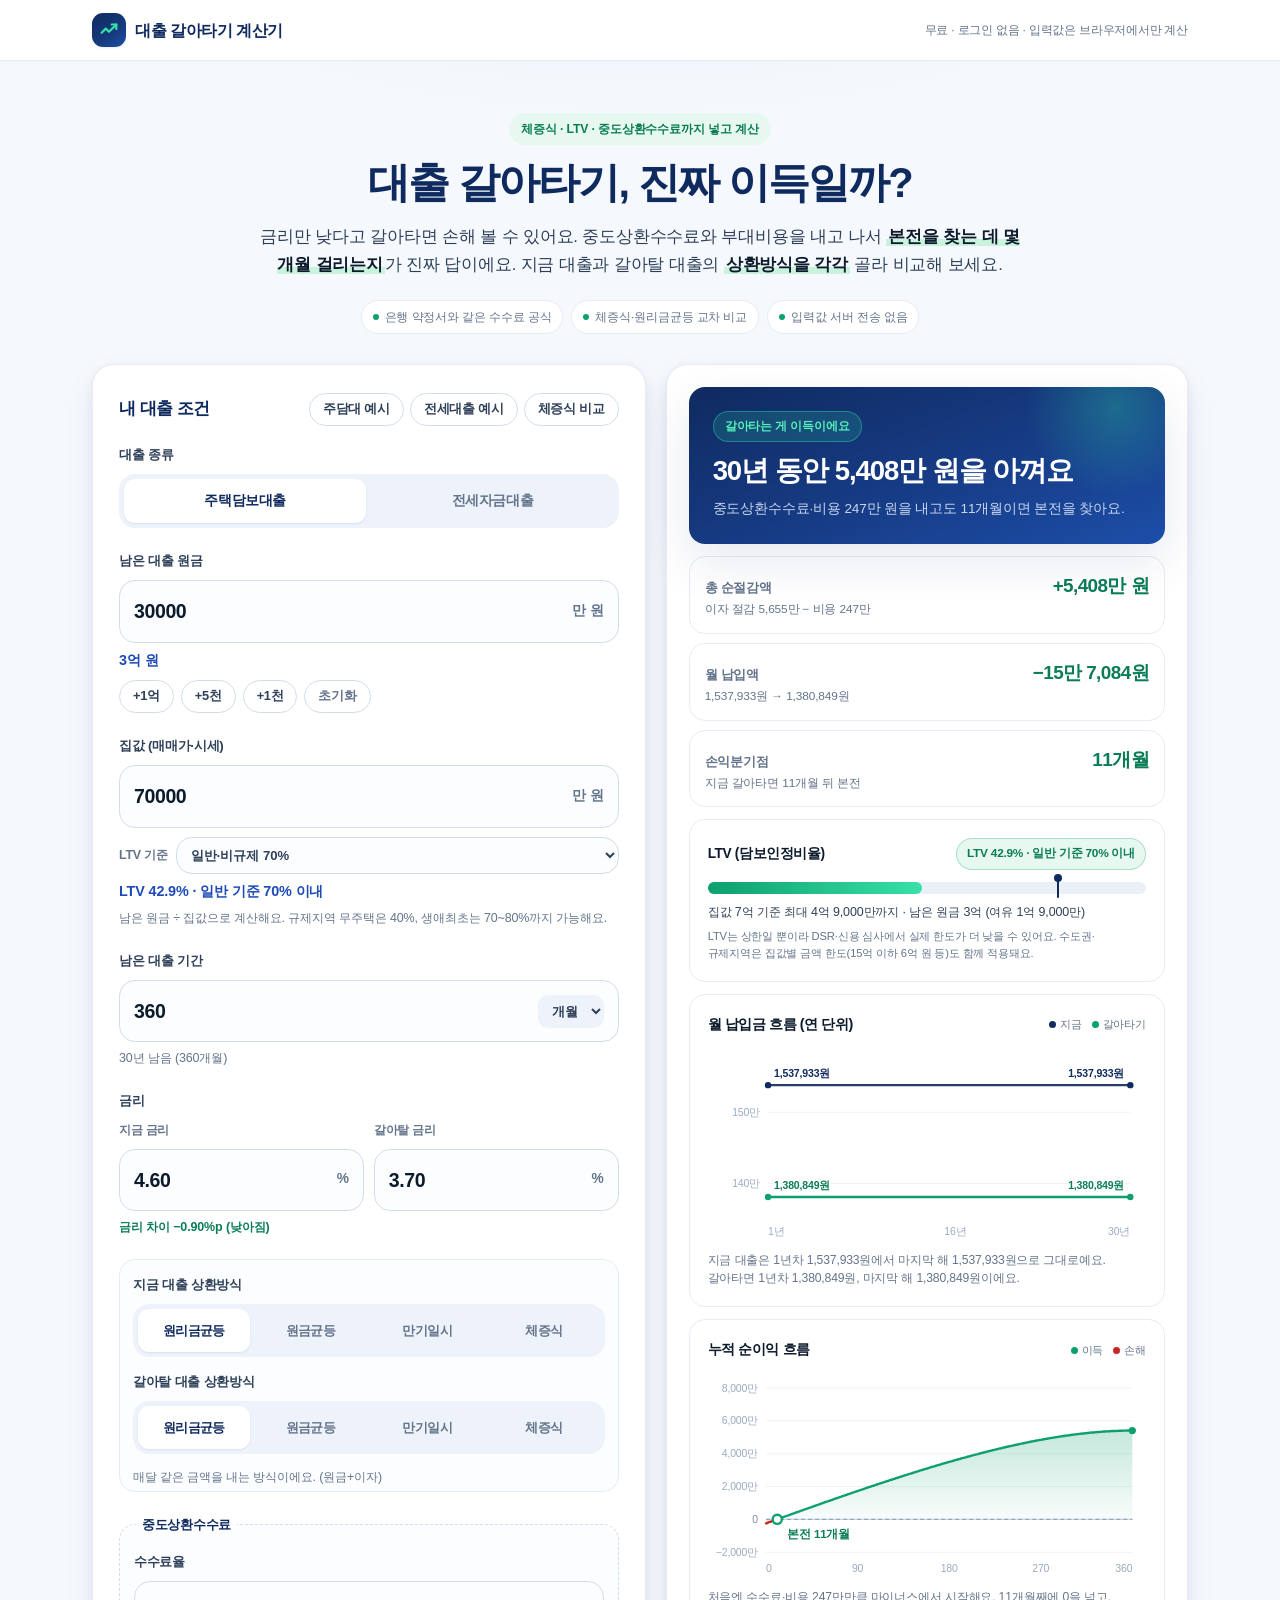
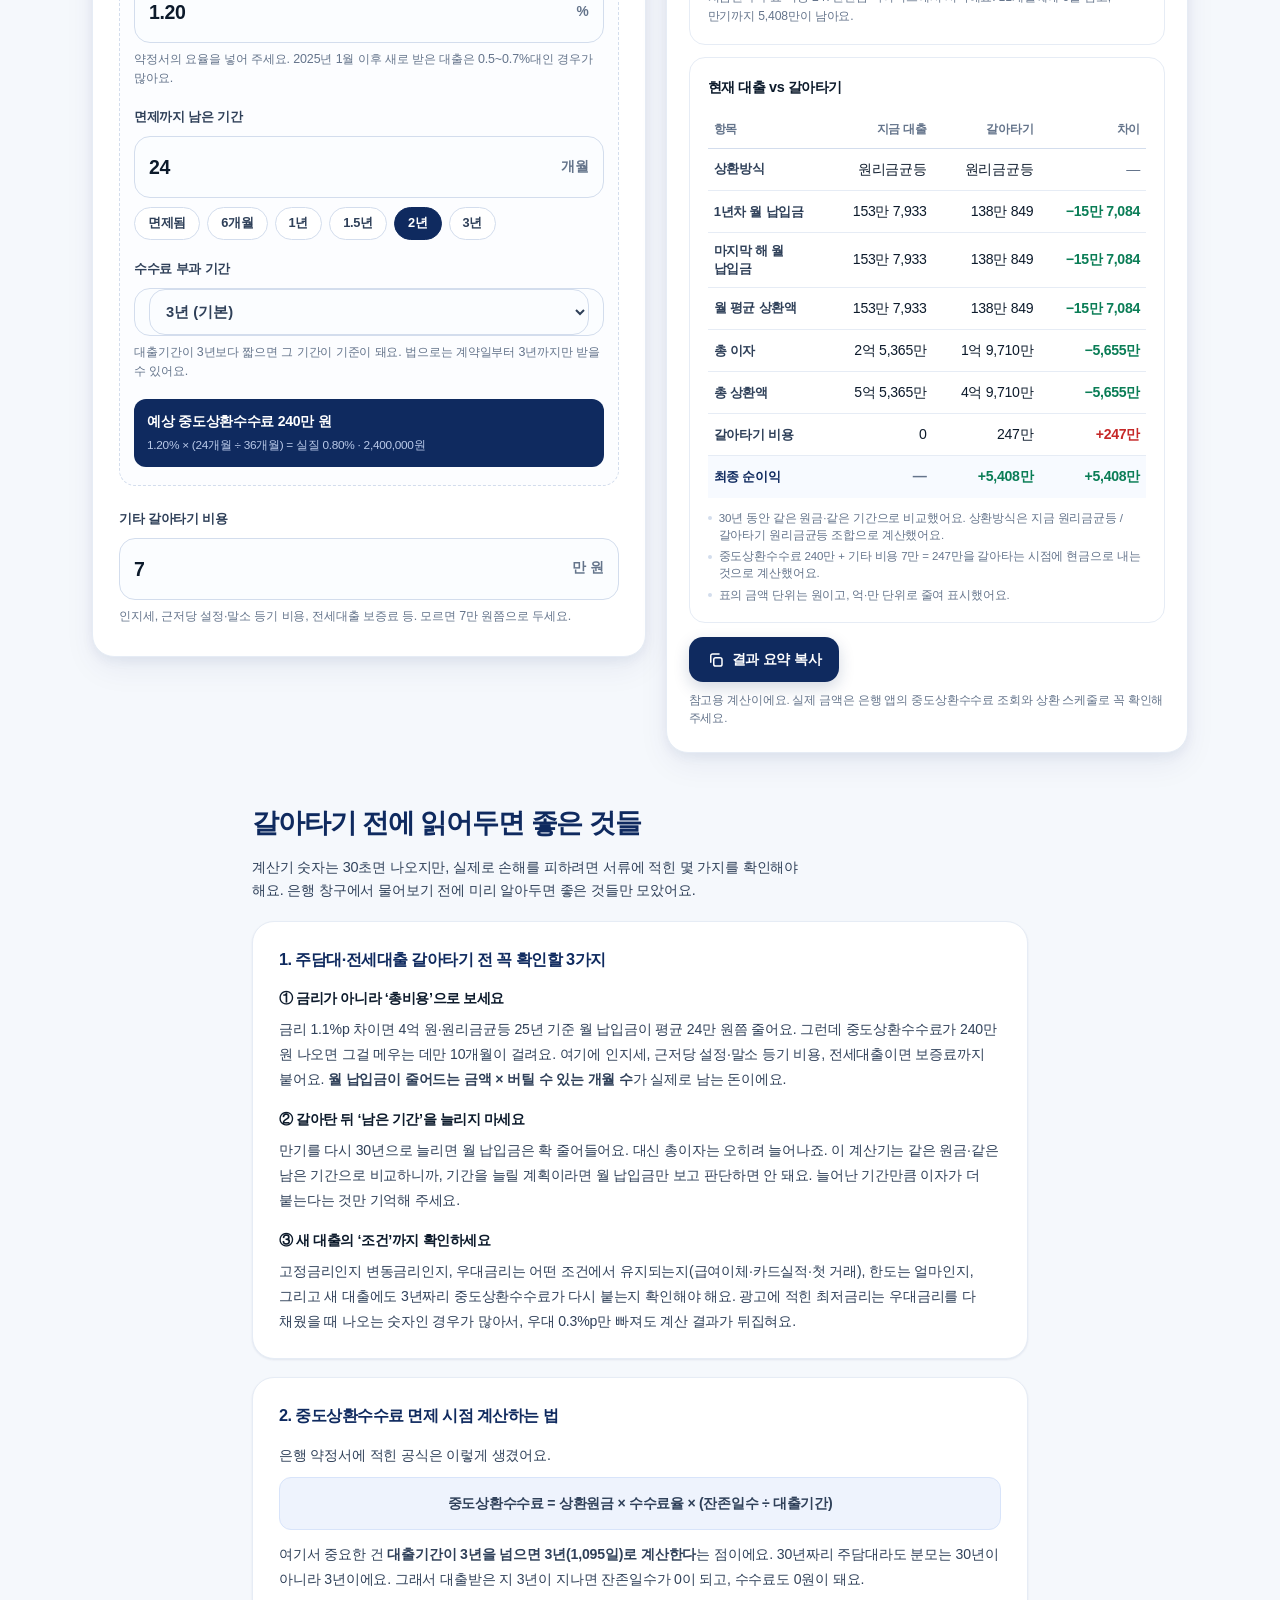
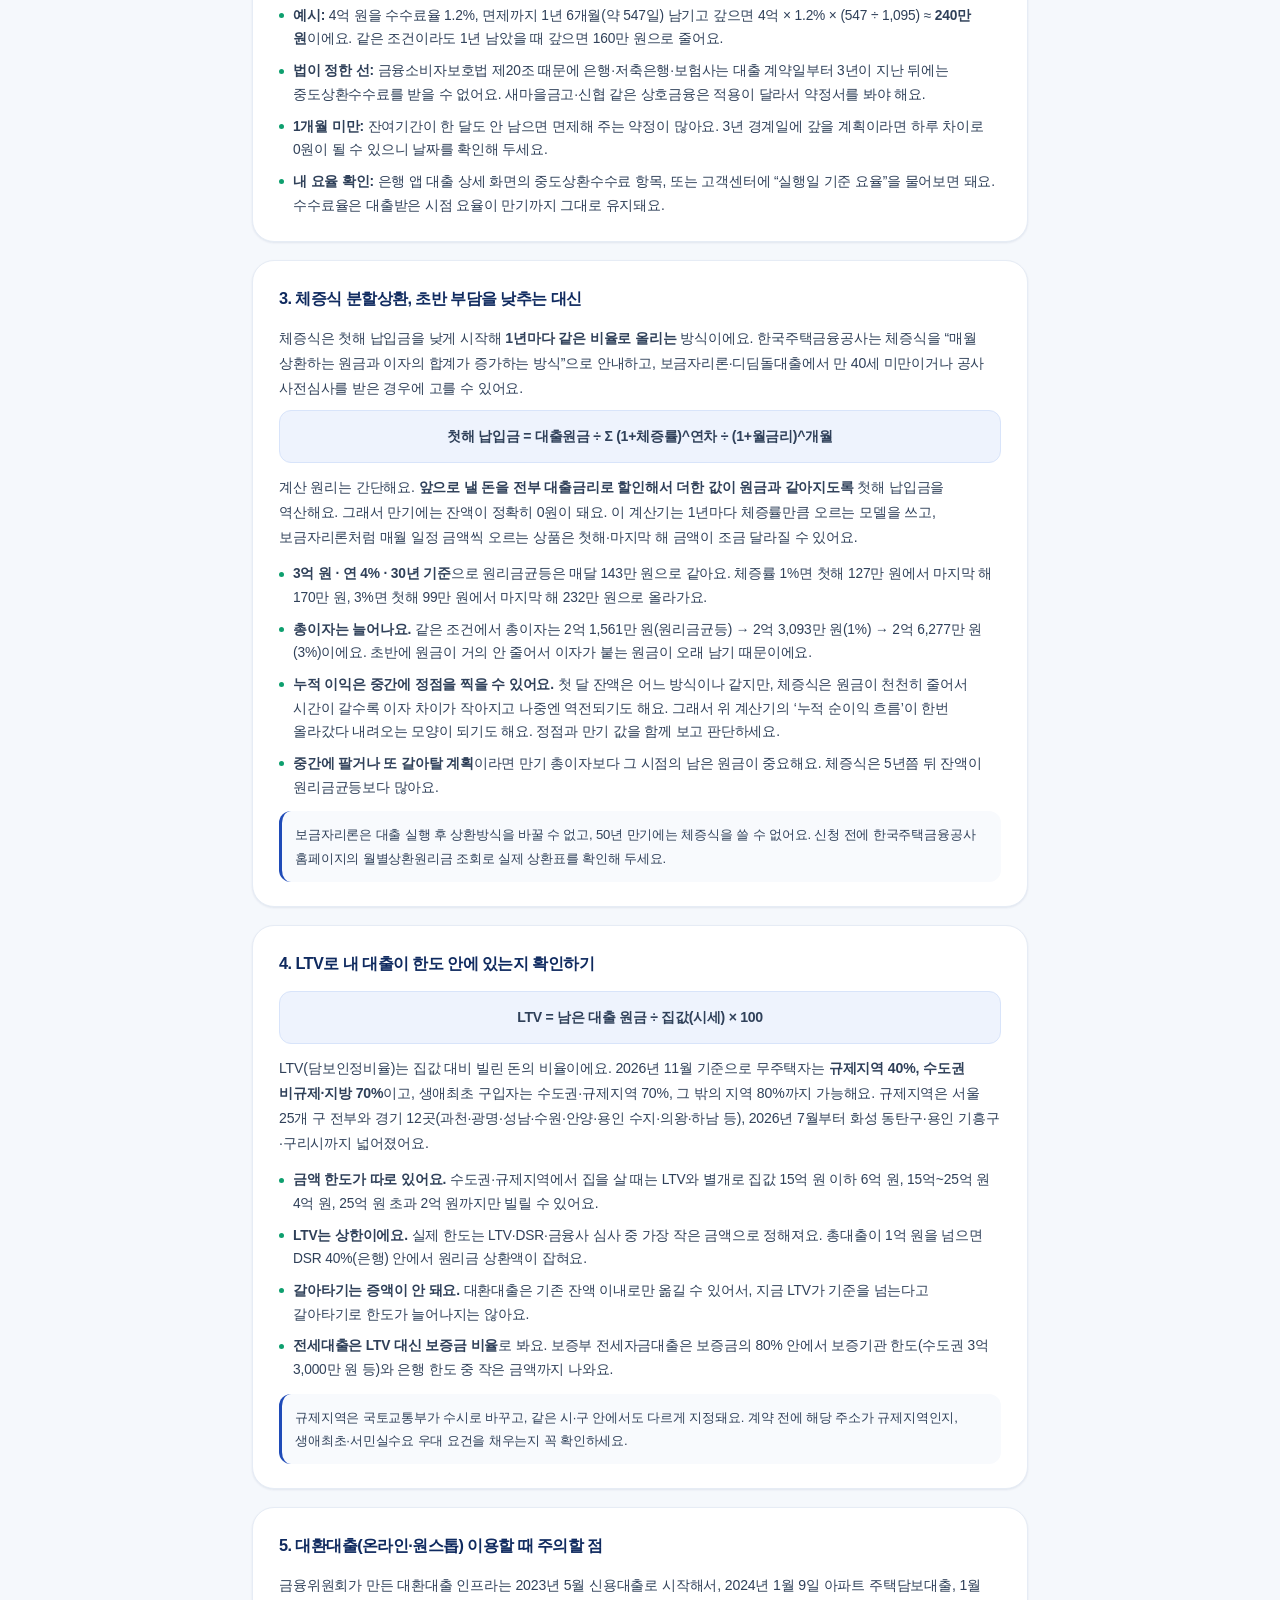
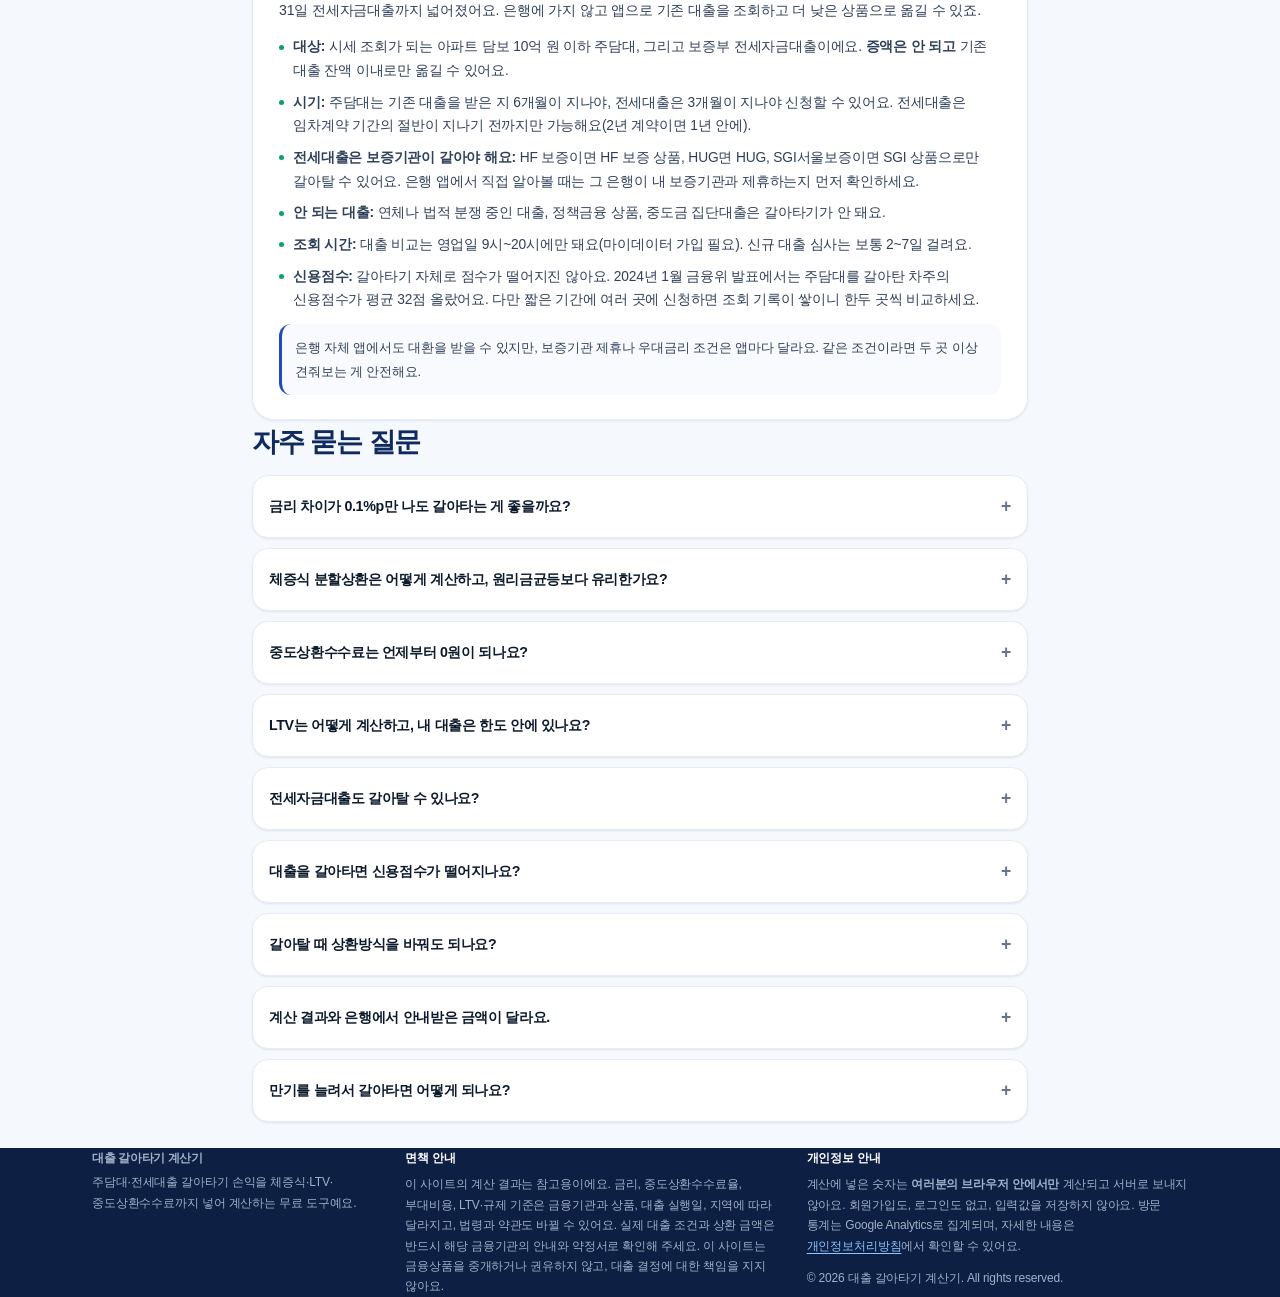
==== commit 1f8ecbd2: "Mention analytics cookies in homepage privacy note" ====
--- a/index.html
+++ b/index.html
@@ -7,6 +7,8 @@
 <meta name="description" content="주택담보대출·전세자금대출을 갈아탈 때 진짜 이득인지 30초 만에 확인하세요. 지금 대출과 갈아탈 대출의 상환방식을 각각 고르고(원리금균등·원금균등·만기일시·체증식), 중도상환수수료·부대비용·LTV까지 넣어 총 순절감액과 손익분기점을 계산해 드려요.">
 <meta name="keywords" content="대출 갈아타기 계산기, 주담대 갈아타기, 전세대출 갈아타기, 체증식 계산기, 체증식 분할상환, LTV 계산, 중도상환수수료 계산, 대환대출, 이자 절감">
 <meta name="robots" content="index, follow, max-image-preview:large">
+<meta name="google-site-verification" content="ROz-ZBABKqWs14o1I1dBc0h49IidcUGDRy0BjunFj2M">
+<meta name="naver-site-verification" content="0c094f9c82a10c5fcd5292b5a2744684c0ecfee2">
 <meta name="author" content="대출 갈아타기 계산기">
 <meta name="theme-color" content="#0f2a5f">
 <link rel="canonical" href="https://dscookie-0422.github.io/web-ad/">
@@ -147,6 +149,15 @@
   ]
 }
 </script>
+<script async src="https://pagead2.googlesyndication.com/pagead/js/adsbygoogle.js?client=ca-pub-6285965398350241" crossorigin="anonymous"></script>
+<!-- Google tag (gtag.js) -->
+<script async src="https://www.googletagmanager.com/gtag/js?id=G-T4MEBSL2R8"></script>
+<script>
+  window.dataLayer = window.dataLayer || [];
+  function gtag(){dataLayer.push(arguments);}
+  gtag('js', new Date());
+  gtag('config', 'G-T4MEBSL2R8');
+</script>
 </head>
 <body>
 
@@ -703,7 +714,7 @@
       <h2 class="footer-h">개인정보 안내</h2>
       <p>
         계산에 넣은 숫자는 <strong>여러분의 브라우저 안에서만</strong> 계산되고 서버로 보내지 않아요. 회원가입도, 로그인도 없고,
-        입력값을 저장하지 않아요. 자세한 내용은 <a href="privacy.html">개인정보처리방침</a>에서 확인할 수 있어요.
+        입력값을 저장하지 않아요. 방문 통계는 Google Analytics로 집계되며, 자세한 내용은 <a href="privacy.html">개인정보처리방침</a>에서 확인할 수 있어요.
       </p>
       <p class="footer-meta">© 2026 대출 갈아타기 계산기. All rights reserved.</p>
     </div>
